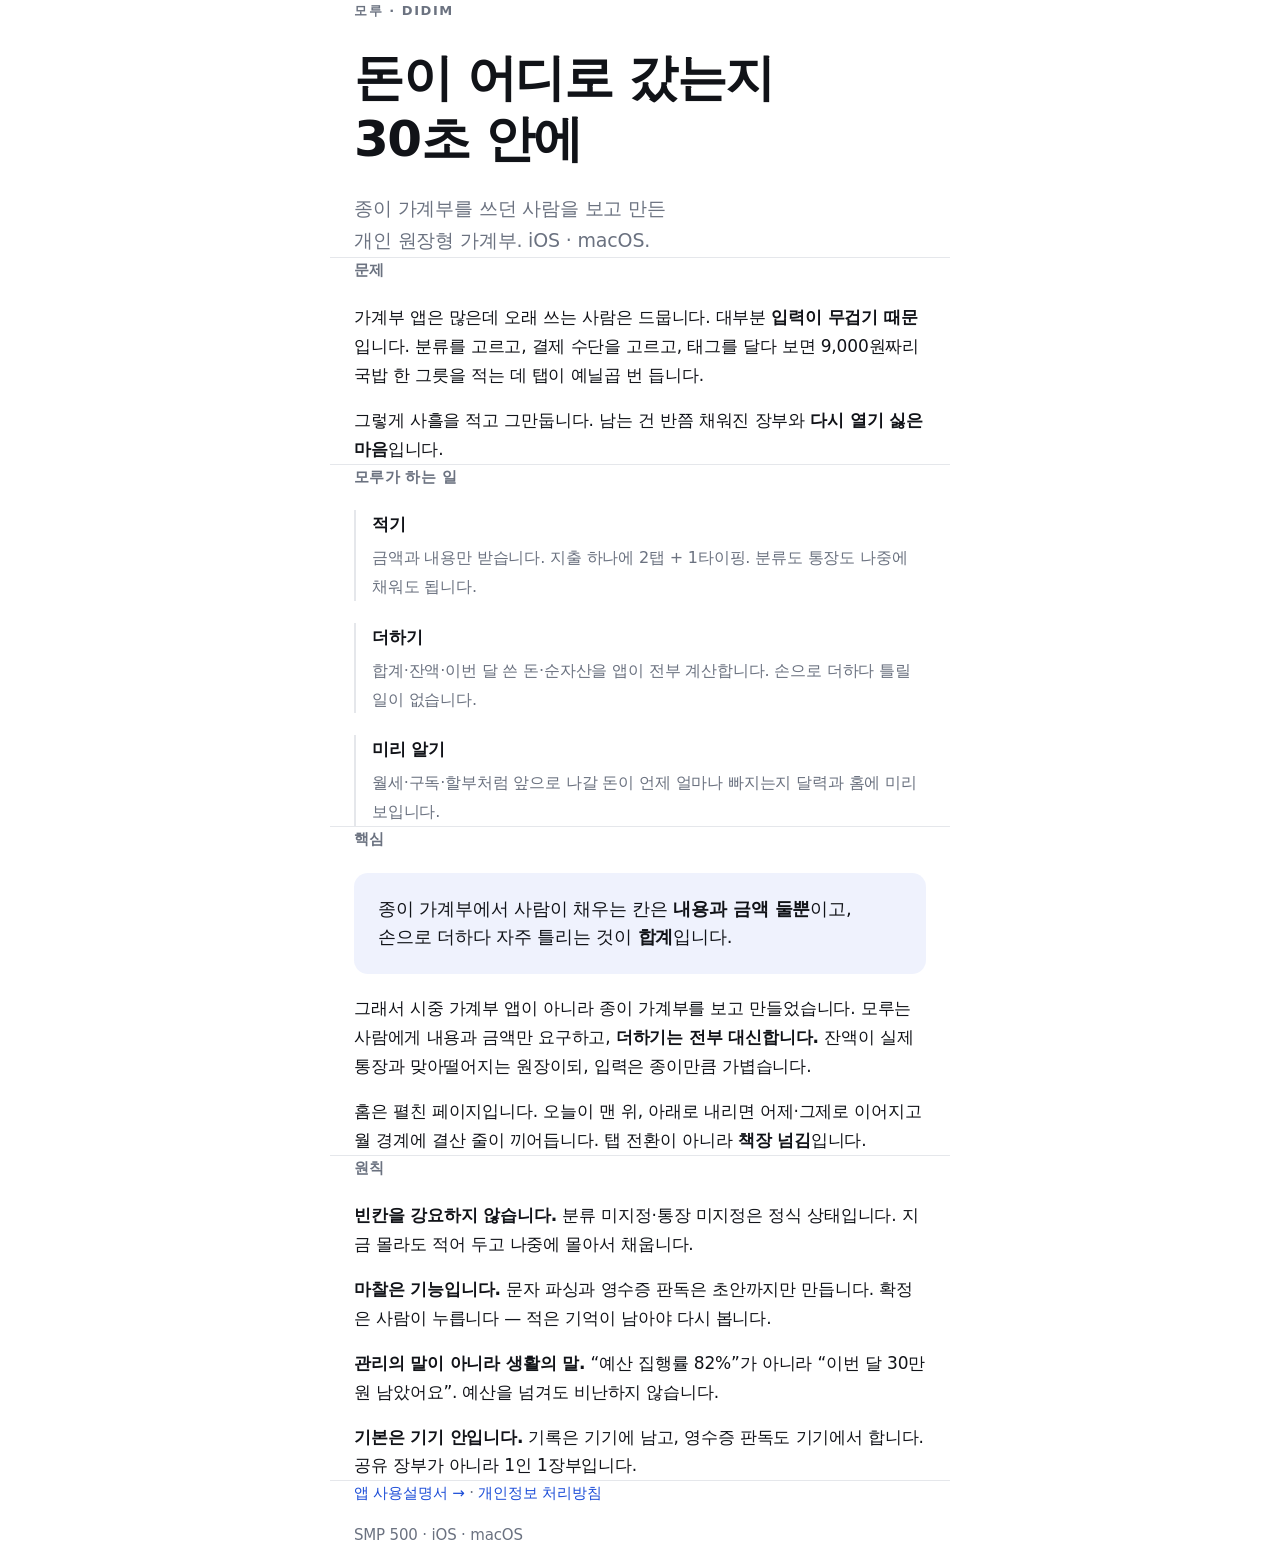
==== index.html @ b6622090 "Merge pull request #8 from SMP-500/tenedict/privacy-html feat: privacy.html — 개인정보 처리방침 페이지 (SMP-59)" ====
<!doctype html>
<html lang="ko">
<head>
<meta charset="utf-8">
<meta name="viewport" content="width=device-width, initial-scale=1">
<title>모루 — 돈이 어디로 갔는지 30초 안에</title>
<meta name="description" content="종이 가계부를 보고 만든 개인 원장형 가계부. 사람에게 내용과 금액만 요구하고 더하기는 앱이 대신합니다. iOS · macOS.">
<style>
  :root {
    --ink: #111318;
    --muted: #6b7280;
    --line: #e5e7eb;
    --bg: #ffffff;
    --accent: #1d4ed8;
  }
  @media (prefers-color-scheme: dark) {
    :root { --ink:#f3f4f6; --muted:#9ca3af; --line:#26292f; --bg:#0b0d10; --accent:#7aa2ff; }
  }
  * { box-sizing: border-box; }
  html { -webkit-text-size-adjust: 100%; }
  body {
    margin: 0; background: var(--bg); color: var(--ink);
    font: 400 17px/1.7 -apple-system, BlinkMacSystemFont, "Apple SD Gothic Neo", Pretendard, system-ui, sans-serif;
    letter-spacing: -0.01em;
  }
  .wrap { max-width: 620px; margin: 0 auto; padding: 0 24px; }

  header { padding: 120px 0 90px; }
  .mark { font-size: 13px; font-weight: 700; letter-spacing: .12em; color: var(--muted); margin: 0 0 26px; }
  h1 { font-size: clamp(34px, 7vw, 50px); line-height: 1.22; font-weight: 700; margin: 0 0 22px; letter-spacing: -0.03em; }
  .lead { font-size: 19px; color: var(--muted); margin: 0; }

  section { padding: 54px 0; border-top: 1px solid var(--line); }
  h2 { font-size: 15px; font-weight: 700; color: var(--muted); margin: 0 0 20px; letter-spacing: .02em; }
  p { margin: 0 0 16px; }
  p:last-child { margin-bottom: 0; }
  strong { font-weight: 650; }

  .three { display: grid; gap: 22px; }
  .three div { padding-left: 16px; border-left: 2px solid var(--line); }
  .three b { display: block; font-weight: 650; margin-bottom: 4px; }
  .three span { color: var(--muted); font-size: 16px; }

  .quote {
    margin: 0; padding: 22px 24px; border-radius: 14px;
    background: color-mix(in srgb, var(--accent) 7%, transparent);
    font-size: 18px; line-height: 1.6;
  }

  footer { padding: 50px 0 90px; border-top: 1px solid var(--line); color: var(--muted); font-size: 15px; }
  a { color: var(--accent); text-decoration: none; }
  a:hover { text-decoration: underline; }
</style>
</head>
<body>

<header class="wrap">
  <p class="mark">모루 · DIDIM</p>
  <h1>돈이 어디로 갔는지<br>30초 안에</h1>
  <p class="lead">종이 가계부를 쓰던 사람을 보고 만든<br>개인 원장형 가계부. iOS · macOS.</p>
</header>

<section class="wrap">
  <h2>문제</h2>
  <p>가계부 앱은 많은데 오래 쓰는 사람은 드뭅니다. 대부분 <strong>입력이 무겁기 때문</strong>입니다. 분류를 고르고, 결제 수단을 고르고, 태그를 달다 보면 9,000원짜리 국밥 한 그릇을 적는 데 탭이 예닐곱 번 듭니다.</p>
  <p>그렇게 사흘을 적고 그만둡니다. 남는 건 반쯤 채워진 장부와 <strong>다시 열기 싫은 마음</strong>입니다.</p>
</section>

<section class="wrap">
  <h2>모루가 하는 일</h2>
  <div class="three">
    <div><b>적기</b><span>금액과 내용만 받습니다. 지출 하나에 2탭 + 1타이핑. 분류도 통장도 나중에 채워도 됩니다.</span></div>
    <div><b>더하기</b><span>합계·잔액·이번 달 쓴 돈·순자산을 앱이 전부 계산합니다. 손으로 더하다 틀릴 일이 없습니다.</span></div>
    <div><b>미리 알기</b><span>월세·구독·할부처럼 앞으로 나갈 돈이 언제 얼마나 빠지는지 달력과 홈에 미리 보입니다.</span></div>
  </div>
</section>

<section class="wrap">
  <h2>핵심</h2>
  <p class="quote">종이 가계부에서 사람이 채우는 칸은 <strong>내용과 금액 둘뿐</strong>이고,<br>손으로 더하다 자주 틀리는 것이 <strong>합계</strong>입니다.</p>
  <p style="margin-top:20px">그래서 시중 가계부 앱이 아니라 종이 가계부를 보고 만들었습니다. 모루는 사람에게 내용과 금액만 요구하고, <strong>더하기는 전부 대신합니다.</strong> 잔액이 실제 통장과 맞아떨어지는 원장이되, 입력은 종이만큼 가볍습니다.</p>
  <p>홈은 펼친 페이지입니다. 오늘이 맨 위, 아래로 내리면 어제·그제로 이어지고 월 경계에 결산 줄이 끼어듭니다. 탭 전환이 아니라 <strong>책장 넘김</strong>입니다.</p>
</section>

<section class="wrap">
  <h2>원칙</h2>
  <p><strong>빈칸을 강요하지 않습니다.</strong> 분류 미지정·통장 미지정은 정식 상태입니다. 지금 몰라도 적어 두고 나중에 몰아서 채웁니다.</p>
  <p><strong>마찰은 기능입니다.</strong> 문자 파싱과 영수증 판독은 초안까지만 만듭니다. 확정은 사람이 누릅니다 — 적은 기억이 남아야 다시 봅니다.</p>
  <p><strong>관리의 말이 아니라 생활의 말.</strong> “예산 집행률 82%”가 아니라 “이번 달 30만 원 남았어요”. 예산을 넘겨도 비난하지 않습니다.</p>
  <p><strong>기본은 기기 안입니다.</strong> 기록은 기기에 남고, 영수증 판독도 기기에서 합니다. 공유 장부가 아니라 1인 1장부입니다.</p>
</section>

<footer class="wrap">
  <p><a href="manual.html">앱 사용설명서 →</a> · <a href="privacy.html">개인정보 처리방침</a></p>
  <p style="margin-top:14px">SMP 500 · iOS · macOS</p>
</footer>

</body>
</html>
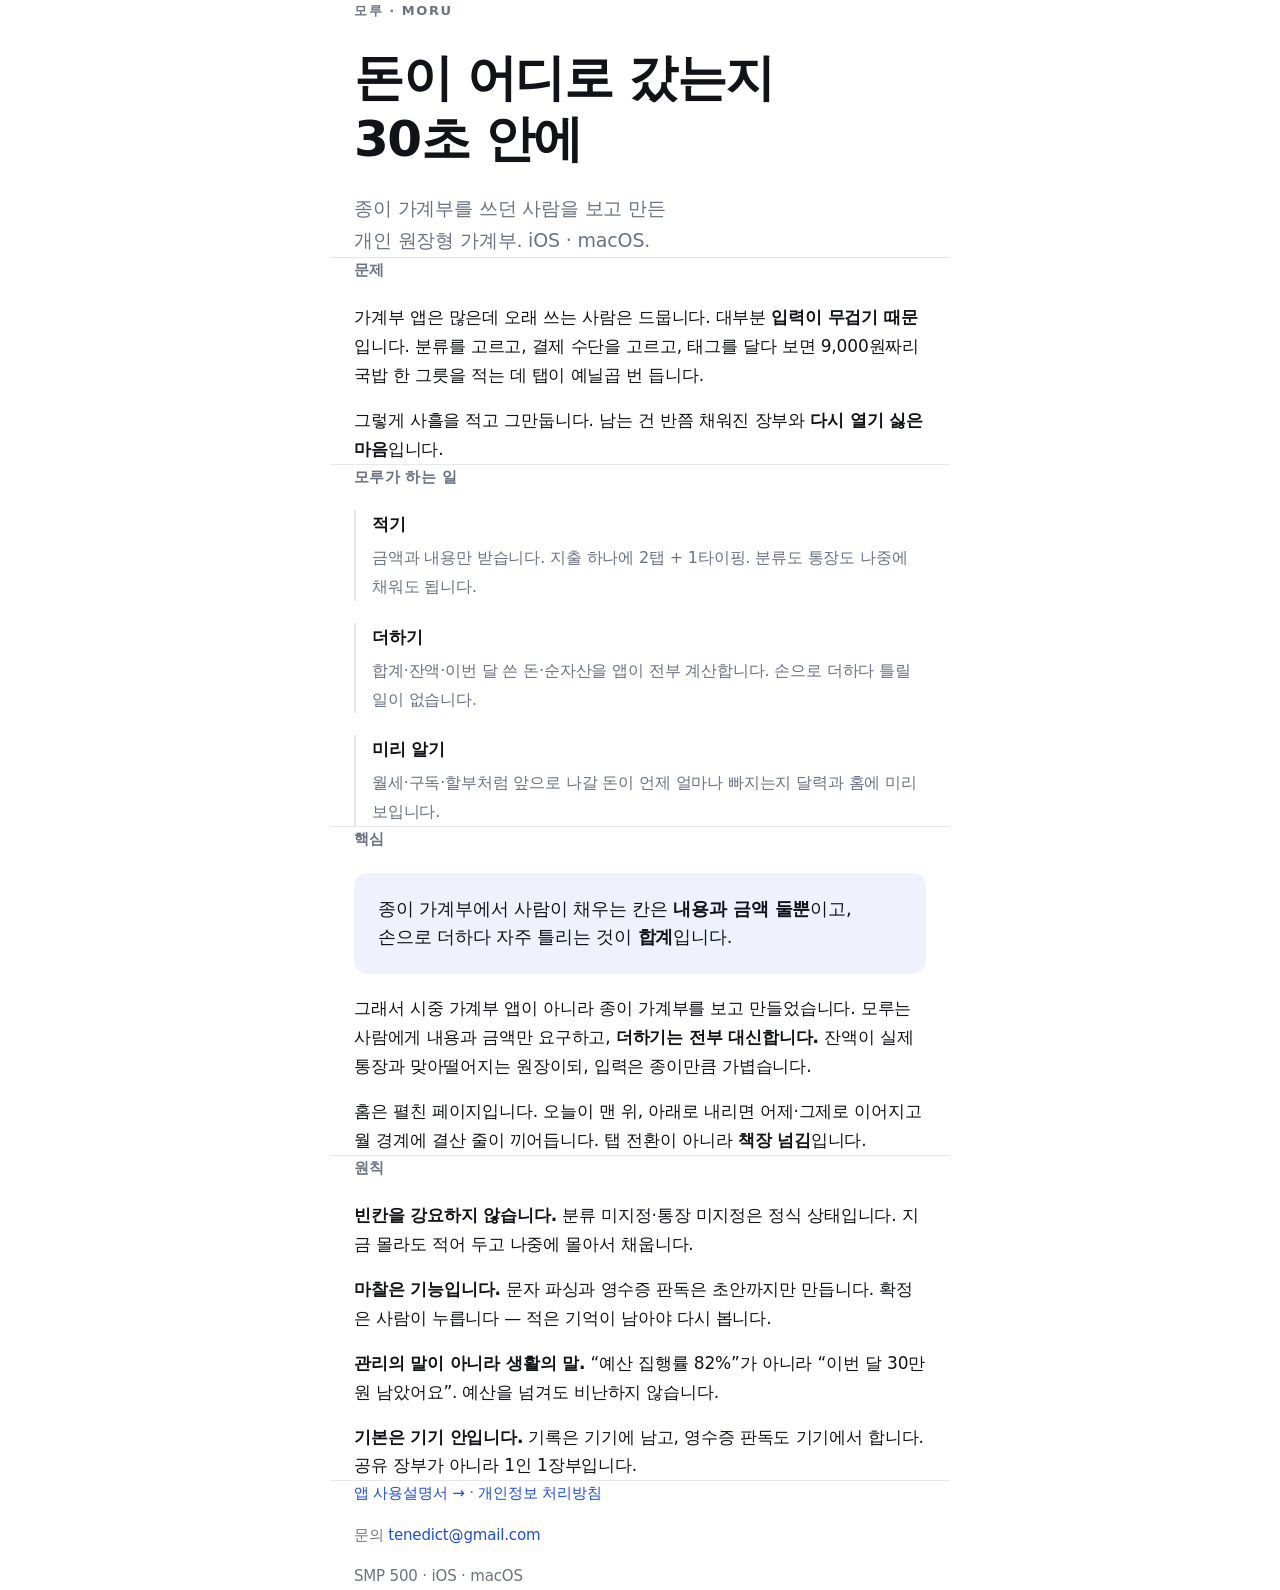
==== commit d38416c9: "Merge origin/main — 처리방침 페이지를 지원 사이트 안으로 들인다 그 사이 main 에 privacy.html(#8)이 들어왔다. 이 가지는 keynote.html " ====
--- a/index.html
+++ b/index.html
@@ -55,7 +55,7 @@
 <body>
 
 <header class="wrap">
-  <p class="mark">모루 · DIDIM</p>
+  <p class="mark">모루 · MORU</p>
   <h1>돈이 어디로 갔는지<br>30초 안에</h1>
   <p class="lead">종이 가계부를 쓰던 사람을 보고 만든<br>개인 원장형 가계부. iOS · macOS.</p>
 </header>
@@ -92,6 +92,7 @@
 
 <footer class="wrap">
   <p><a href="manual.html">앱 사용설명서 →</a> · <a href="privacy.html">개인정보 처리방침</a></p>
+  <p style="margin-top:14px">문의 <a href="mailto:tenedict@gmail.com">tenedict@gmail.com</a></p>
   <p style="margin-top:14px">SMP 500 · iOS · macOS</p>
 </footer>
 
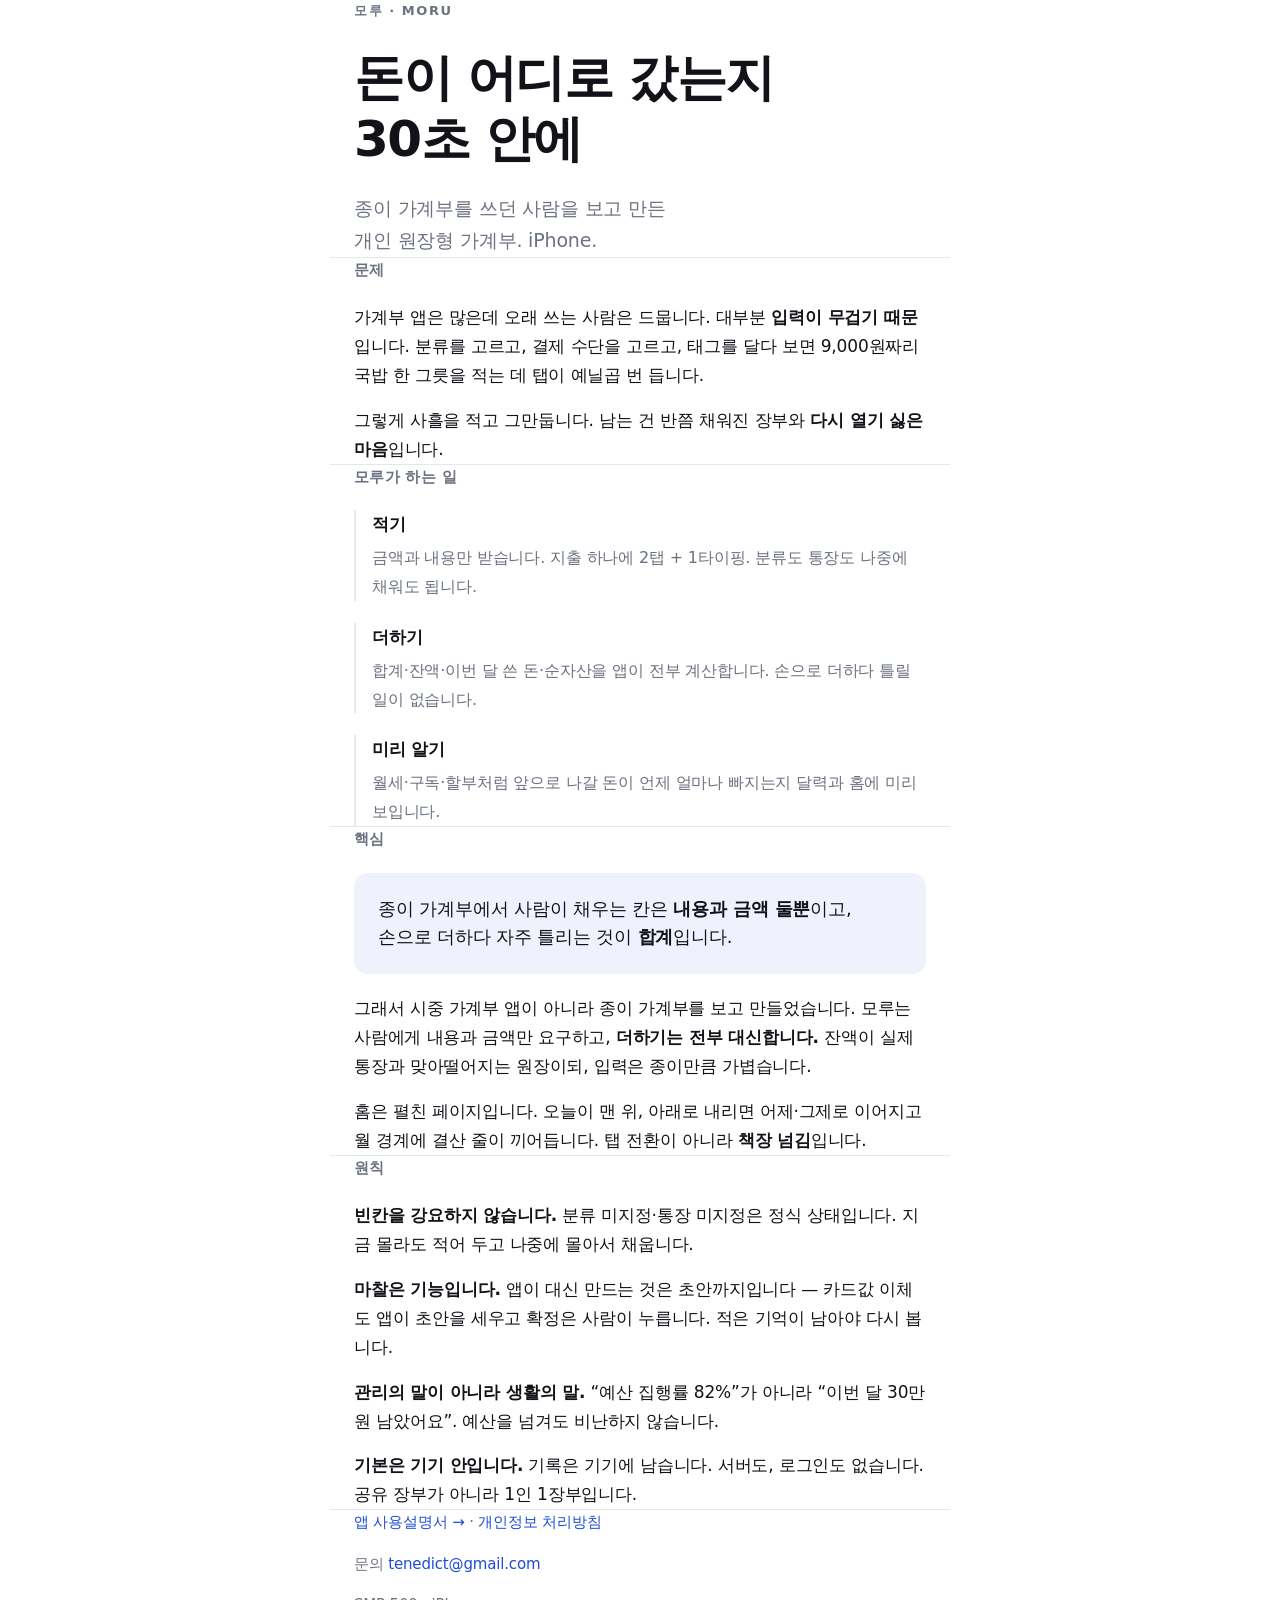
==== commit 480335e9: "fix(site): v1 범위로 문구를 맞춘다 — iPhone 만, 서버·문자·영수증은 아직, 비공개 저장소 링크 제거 (SMP-99)" ====
--- a/index.html
+++ b/index.html
@@ -4,7 +4,7 @@
 <meta charset="utf-8">
 <meta name="viewport" content="width=device-width, initial-scale=1">
 <title>모루 — 돈이 어디로 갔는지 30초 안에</title>
-<meta name="description" content="종이 가계부를 보고 만든 개인 원장형 가계부. 사람에게 내용과 금액만 요구하고 더하기는 앱이 대신합니다. iOS · macOS.">
+<meta name="description" content="종이 가계부를 보고 만든 개인 원장형 가계부. 사람에게 내용과 금액만 요구하고 더하기는 앱이 대신합니다. iPhone.">
 <style>
   :root {
     --ink: #111318;
@@ -57,7 +57,7 @@
 <header class="wrap">
   <p class="mark">모루 · MORU</p>
   <h1>돈이 어디로 갔는지<br>30초 안에</h1>
-  <p class="lead">종이 가계부를 쓰던 사람을 보고 만든<br>개인 원장형 가계부. iOS · macOS.</p>
+  <p class="lead">종이 가계부를 쓰던 사람을 보고 만든<br>개인 원장형 가계부. iPhone.</p>
 </header>
 
 <section class="wrap">
@@ -85,15 +85,15 @@
 <section class="wrap">
   <h2>원칙</h2>
   <p><strong>빈칸을 강요하지 않습니다.</strong> 분류 미지정·통장 미지정은 정식 상태입니다. 지금 몰라도 적어 두고 나중에 몰아서 채웁니다.</p>
-  <p><strong>마찰은 기능입니다.</strong> 문자 파싱과 영수증 판독은 초안까지만 만듭니다. 확정은 사람이 누릅니다 — 적은 기억이 남아야 다시 봅니다.</p>
+  <p><strong>마찰은 기능입니다.</strong> 앱이 대신 만드는 것은 초안까지입니다 — 카드값 이체도 앱이 초안을 세우고 확정은 사람이 누릅니다. 적은 기억이 남아야 다시 봅니다.</p>
   <p><strong>관리의 말이 아니라 생활의 말.</strong> “예산 집행률 82%”가 아니라 “이번 달 30만 원 남았어요”. 예산을 넘겨도 비난하지 않습니다.</p>
-  <p><strong>기본은 기기 안입니다.</strong> 기록은 기기에 남고, 영수증 판독도 기기에서 합니다. 공유 장부가 아니라 1인 1장부입니다.</p>
+  <p><strong>기본은 기기 안입니다.</strong> 기록은 기기에 남습니다. 서버도, 로그인도 없습니다. 공유 장부가 아니라 1인 1장부입니다.</p>
 </section>
 
 <footer class="wrap">
   <p><a href="manual.html">앱 사용설명서 →</a> · <a href="privacy.html">개인정보 처리방침</a></p>
   <p style="margin-top:14px">문의 <a href="mailto:tenedict@gmail.com">tenedict@gmail.com</a></p>
-  <p style="margin-top:14px">SMP 500 · iOS · macOS</p>
+  <p style="margin-top:14px">SMP 500 · iPhone</p>
 </footer>
 
 </body>
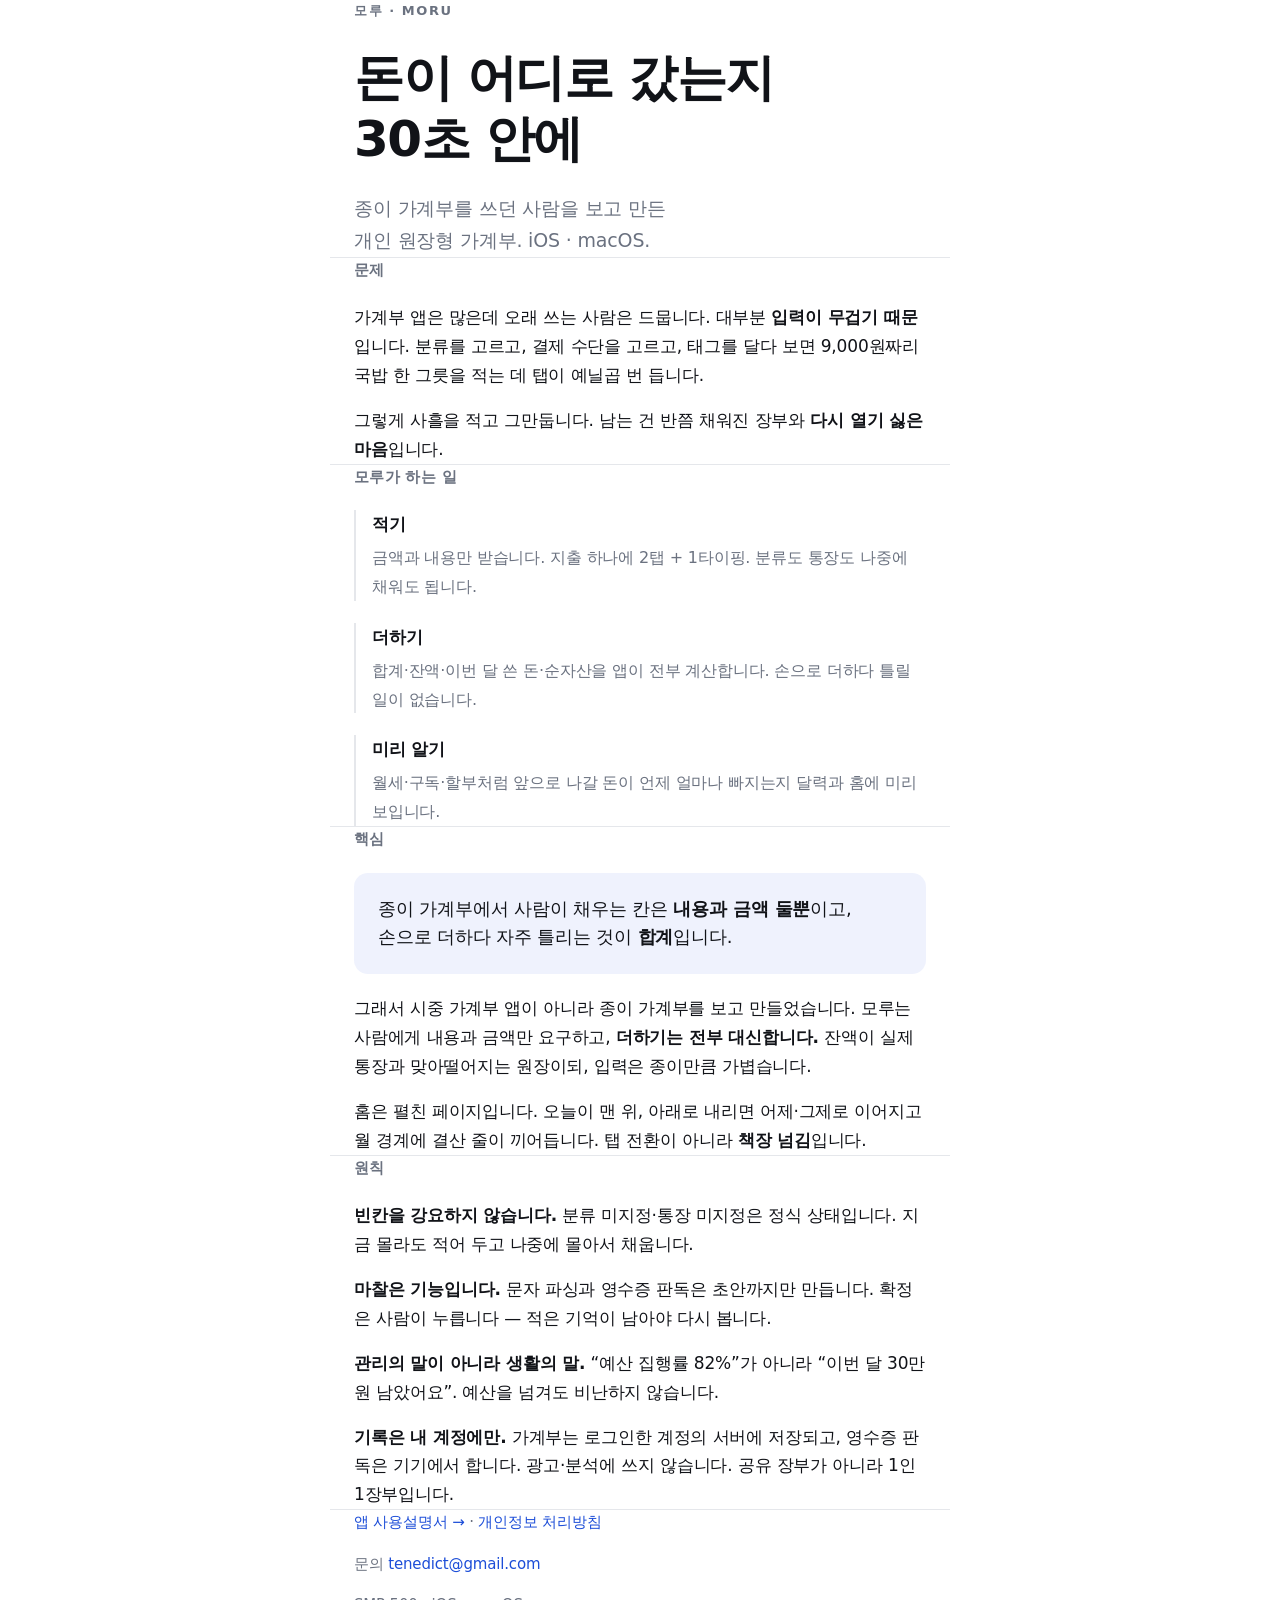
==== commit d768be10: "docs(privacy): 처리방침과 안내를 서버 저장판에 맞춘다 출시할 iOS 1.0 은 Apple·Google 로그인 뒤 가계부를 서버(AWS 서울)에 저장한다. 8월 처리방침" ====
--- a/index.html
+++ b/index.html
@@ -4,7 +4,7 @@
 <meta charset="utf-8">
 <meta name="viewport" content="width=device-width, initial-scale=1">
 <title>모루 — 돈이 어디로 갔는지 30초 안에</title>
-<meta name="description" content="종이 가계부를 보고 만든 개인 원장형 가계부. 사람에게 내용과 금액만 요구하고 더하기는 앱이 대신합니다. iPhone.">
+<meta name="description" content="종이 가계부를 보고 만든 개인 원장형 가계부. 사람에게 내용과 금액만 요구하고 더하기는 앱이 대신합니다. iOS · macOS.">
 <style>
   :root {
     --ink: #111318;
@@ -57,7 +57,7 @@
 <header class="wrap">
   <p class="mark">모루 · MORU</p>
   <h1>돈이 어디로 갔는지<br>30초 안에</h1>
-  <p class="lead">종이 가계부를 쓰던 사람을 보고 만든<br>개인 원장형 가계부. iPhone.</p>
+  <p class="lead">종이 가계부를 쓰던 사람을 보고 만든<br>개인 원장형 가계부. iOS · macOS.</p>
 </header>
 
 <section class="wrap">
@@ -85,15 +85,15 @@
 <section class="wrap">
   <h2>원칙</h2>
   <p><strong>빈칸을 강요하지 않습니다.</strong> 분류 미지정·통장 미지정은 정식 상태입니다. 지금 몰라도 적어 두고 나중에 몰아서 채웁니다.</p>
-  <p><strong>마찰은 기능입니다.</strong> 앱이 대신 만드는 것은 초안까지입니다 — 카드값 이체도 앱이 초안을 세우고 확정은 사람이 누릅니다. 적은 기억이 남아야 다시 봅니다.</p>
+  <p><strong>마찰은 기능입니다.</strong> 문자 파싱과 영수증 판독은 초안까지만 만듭니다. 확정은 사람이 누릅니다 — 적은 기억이 남아야 다시 봅니다.</p>
   <p><strong>관리의 말이 아니라 생활의 말.</strong> “예산 집행률 82%”가 아니라 “이번 달 30만 원 남았어요”. 예산을 넘겨도 비난하지 않습니다.</p>
-  <p><strong>기본은 기기 안입니다.</strong> 기록은 기기에 남습니다. 서버도, 로그인도 없습니다. 공유 장부가 아니라 1인 1장부입니다.</p>
+  <p><strong>기록은 내 계정에만.</strong> 가계부는 로그인한 계정의 서버에 저장되고, 영수증 판독은 기기에서 합니다. 광고·분석에 쓰지 않습니다. 공유 장부가 아니라 1인 1장부입니다.</p>
 </section>
 
 <footer class="wrap">
   <p><a href="manual.html">앱 사용설명서 →</a> · <a href="privacy.html">개인정보 처리방침</a></p>
   <p style="margin-top:14px">문의 <a href="mailto:tenedict@gmail.com">tenedict@gmail.com</a></p>
-  <p style="margin-top:14px">SMP 500 · iPhone</p>
+  <p style="margin-top:14px">SMP 500 · iOS · macOS</p>
 </footer>
 
 </body>
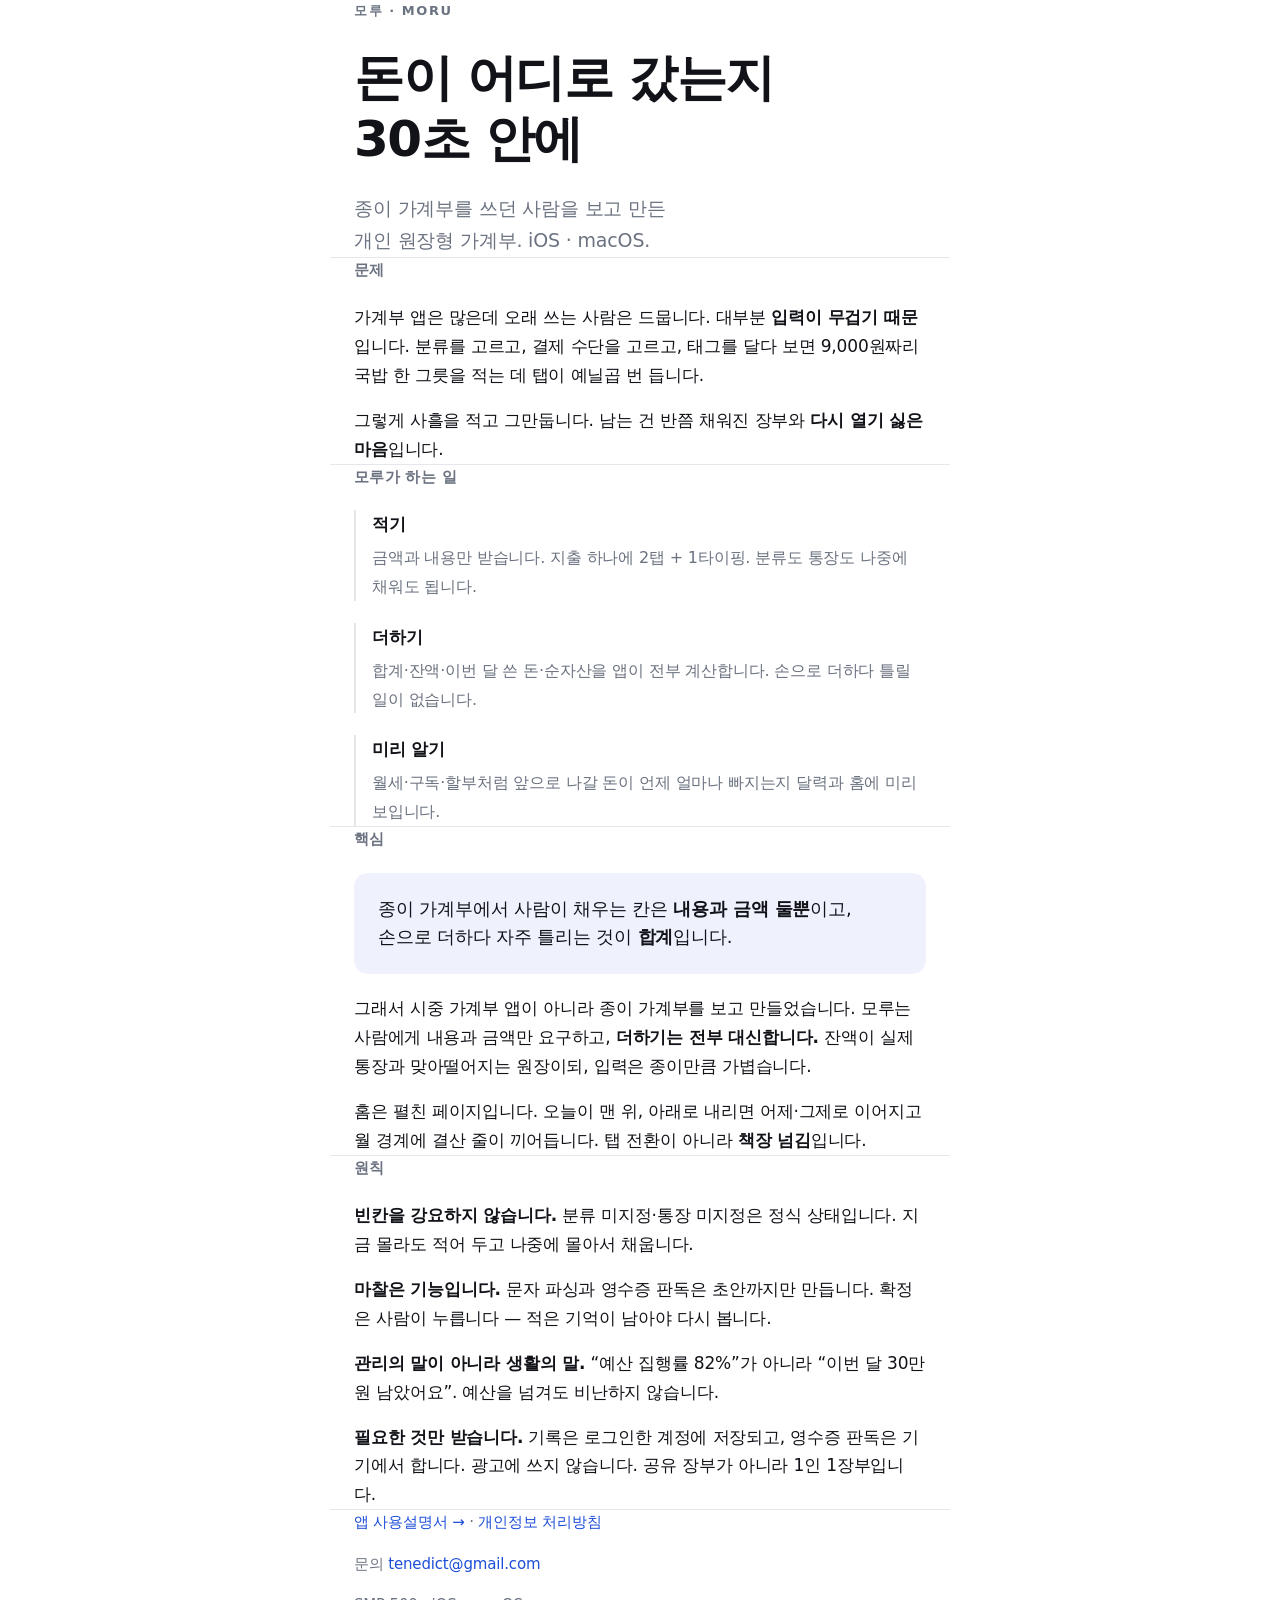
==== commit 00a36b16: "fix(privacy): 처리방침을 로그인·서버 저장에 맞게 다시 쓴다 앱은 Apple·Google 로그인이 필수이고 장부를 서버에 저장하는데, 처리방침은 「서버에 접속하지 않습니" ====
--- a/index.html
+++ b/index.html
@@ -87,7 +87,7 @@
   <p><strong>빈칸을 강요하지 않습니다.</strong> 분류 미지정·통장 미지정은 정식 상태입니다. 지금 몰라도 적어 두고 나중에 몰아서 채웁니다.</p>
   <p><strong>마찰은 기능입니다.</strong> 문자 파싱과 영수증 판독은 초안까지만 만듭니다. 확정은 사람이 누릅니다 — 적은 기억이 남아야 다시 봅니다.</p>
   <p><strong>관리의 말이 아니라 생활의 말.</strong> “예산 집행률 82%”가 아니라 “이번 달 30만 원 남았어요”. 예산을 넘겨도 비난하지 않습니다.</p>
-  <p><strong>기록은 내 계정에만.</strong> 가계부는 로그인한 계정의 서버에 저장되고, 영수증 판독은 기기에서 합니다. 광고·분석에 쓰지 않습니다. 공유 장부가 아니라 1인 1장부입니다.</p>
+  <p><strong>필요한 것만 받습니다.</strong> 기록은 로그인한 계정에 저장되고, 영수증 판독은 기기에서 합니다. 광고에 쓰지 않습니다. 공유 장부가 아니라 1인 1장부입니다.</p>
 </section>
 
 <footer class="wrap">
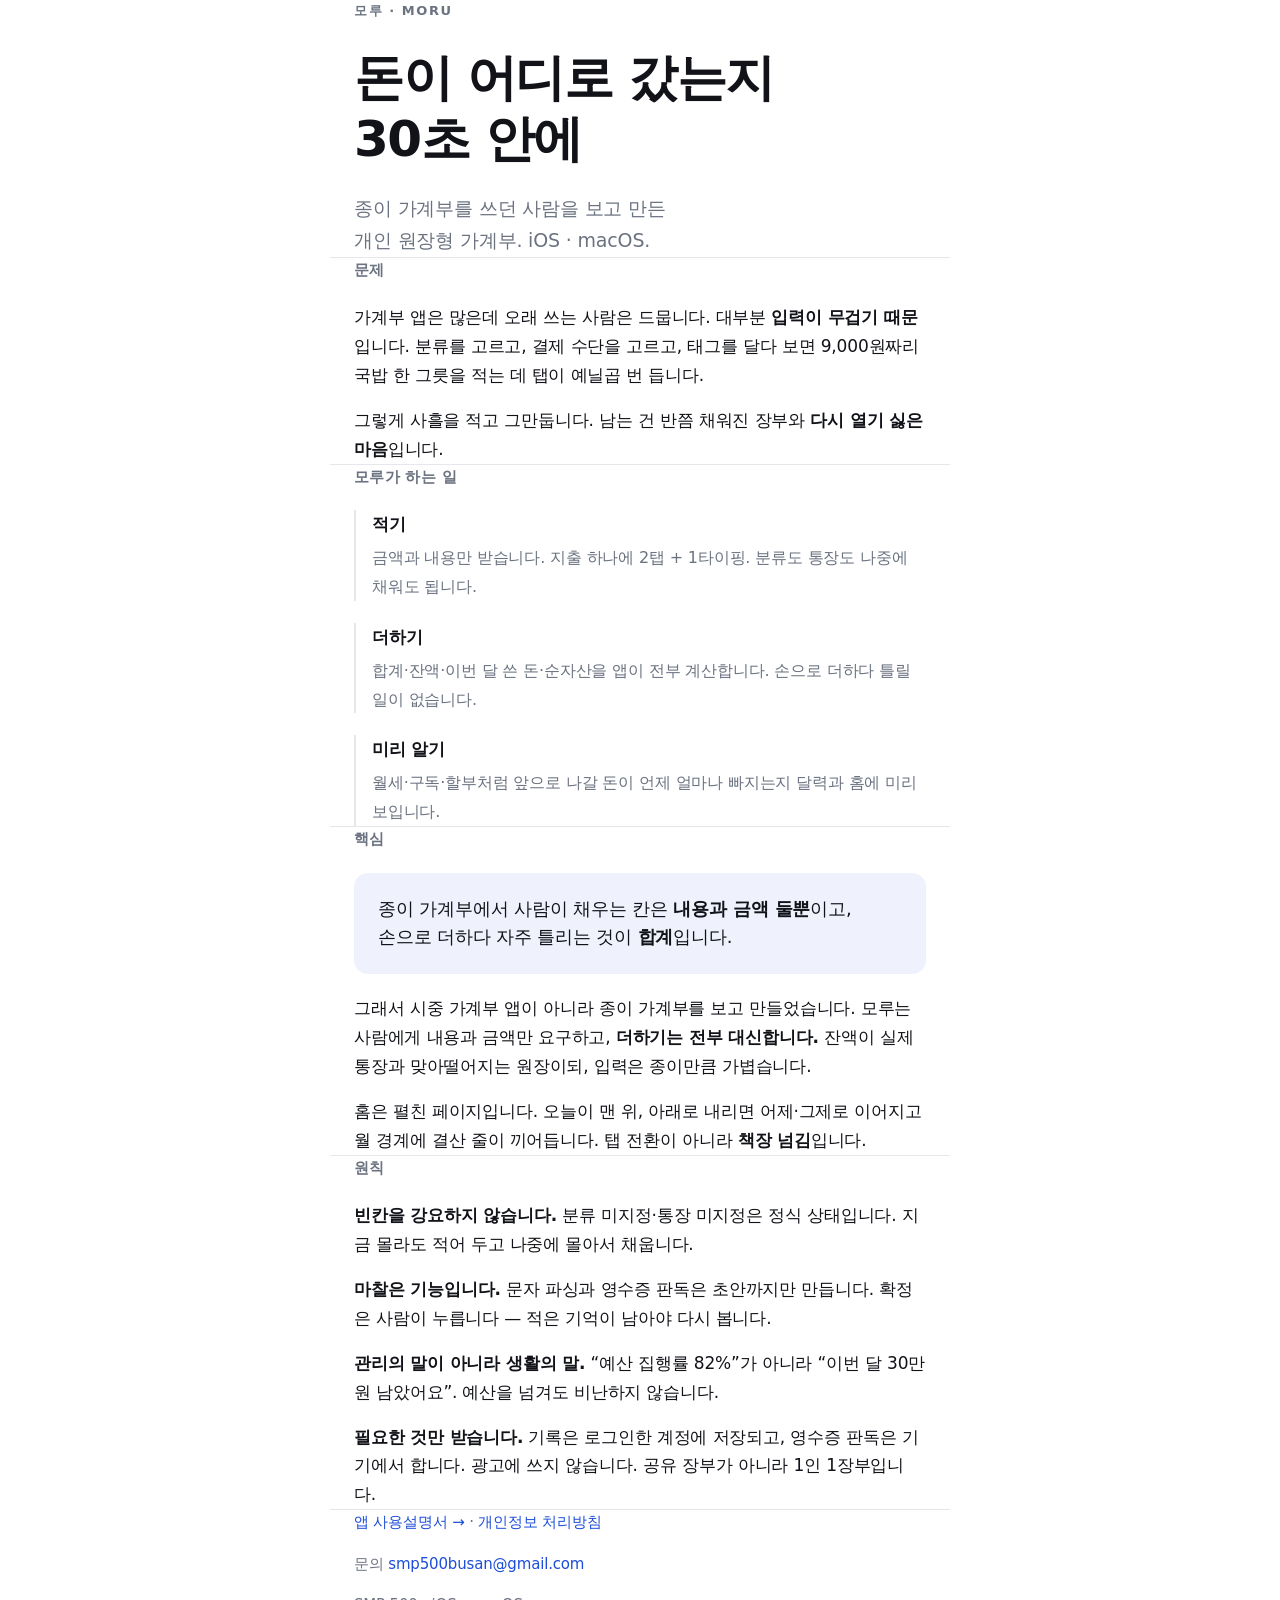
==== commit ab734304: "fix(contact): 문의 이메일을 smp500busan@gmail.com 으로 바꾼다 Play 스토어 연락처와 같은 주소로 맞춘다. 처리방침 변경 이력에 적는다.  Co-Au" ====
--- a/index.html
+++ b/index.html
@@ -92,7 +92,7 @@
 
 <footer class="wrap">
   <p><a href="manual.html">앱 사용설명서 →</a> · <a href="privacy.html">개인정보 처리방침</a></p>
-  <p style="margin-top:14px">문의 <a href="mailto:tenedict@gmail.com">tenedict@gmail.com</a></p>
+  <p style="margin-top:14px">문의 <a href="mailto:smp500busan@gmail.com">smp500busan@gmail.com</a></p>
   <p style="margin-top:14px">SMP 500 · iOS · macOS</p>
 </footer>
 
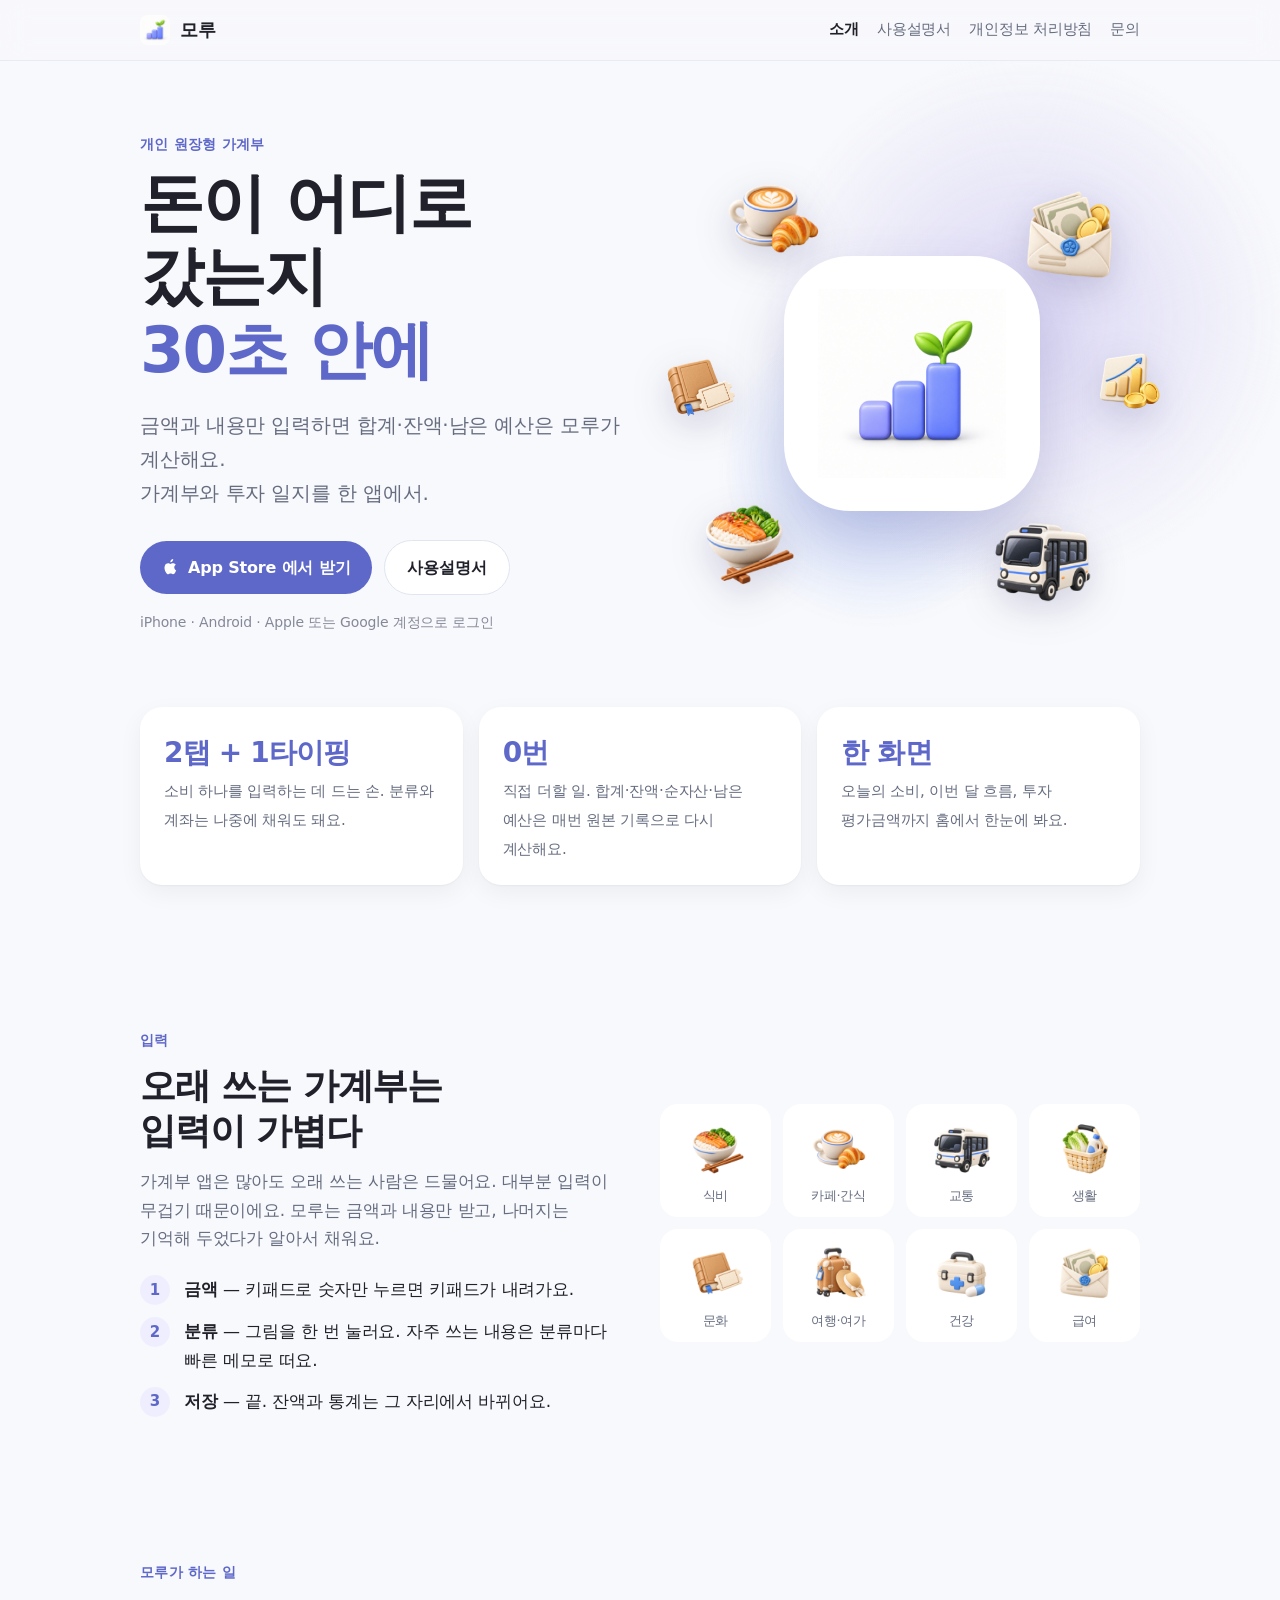
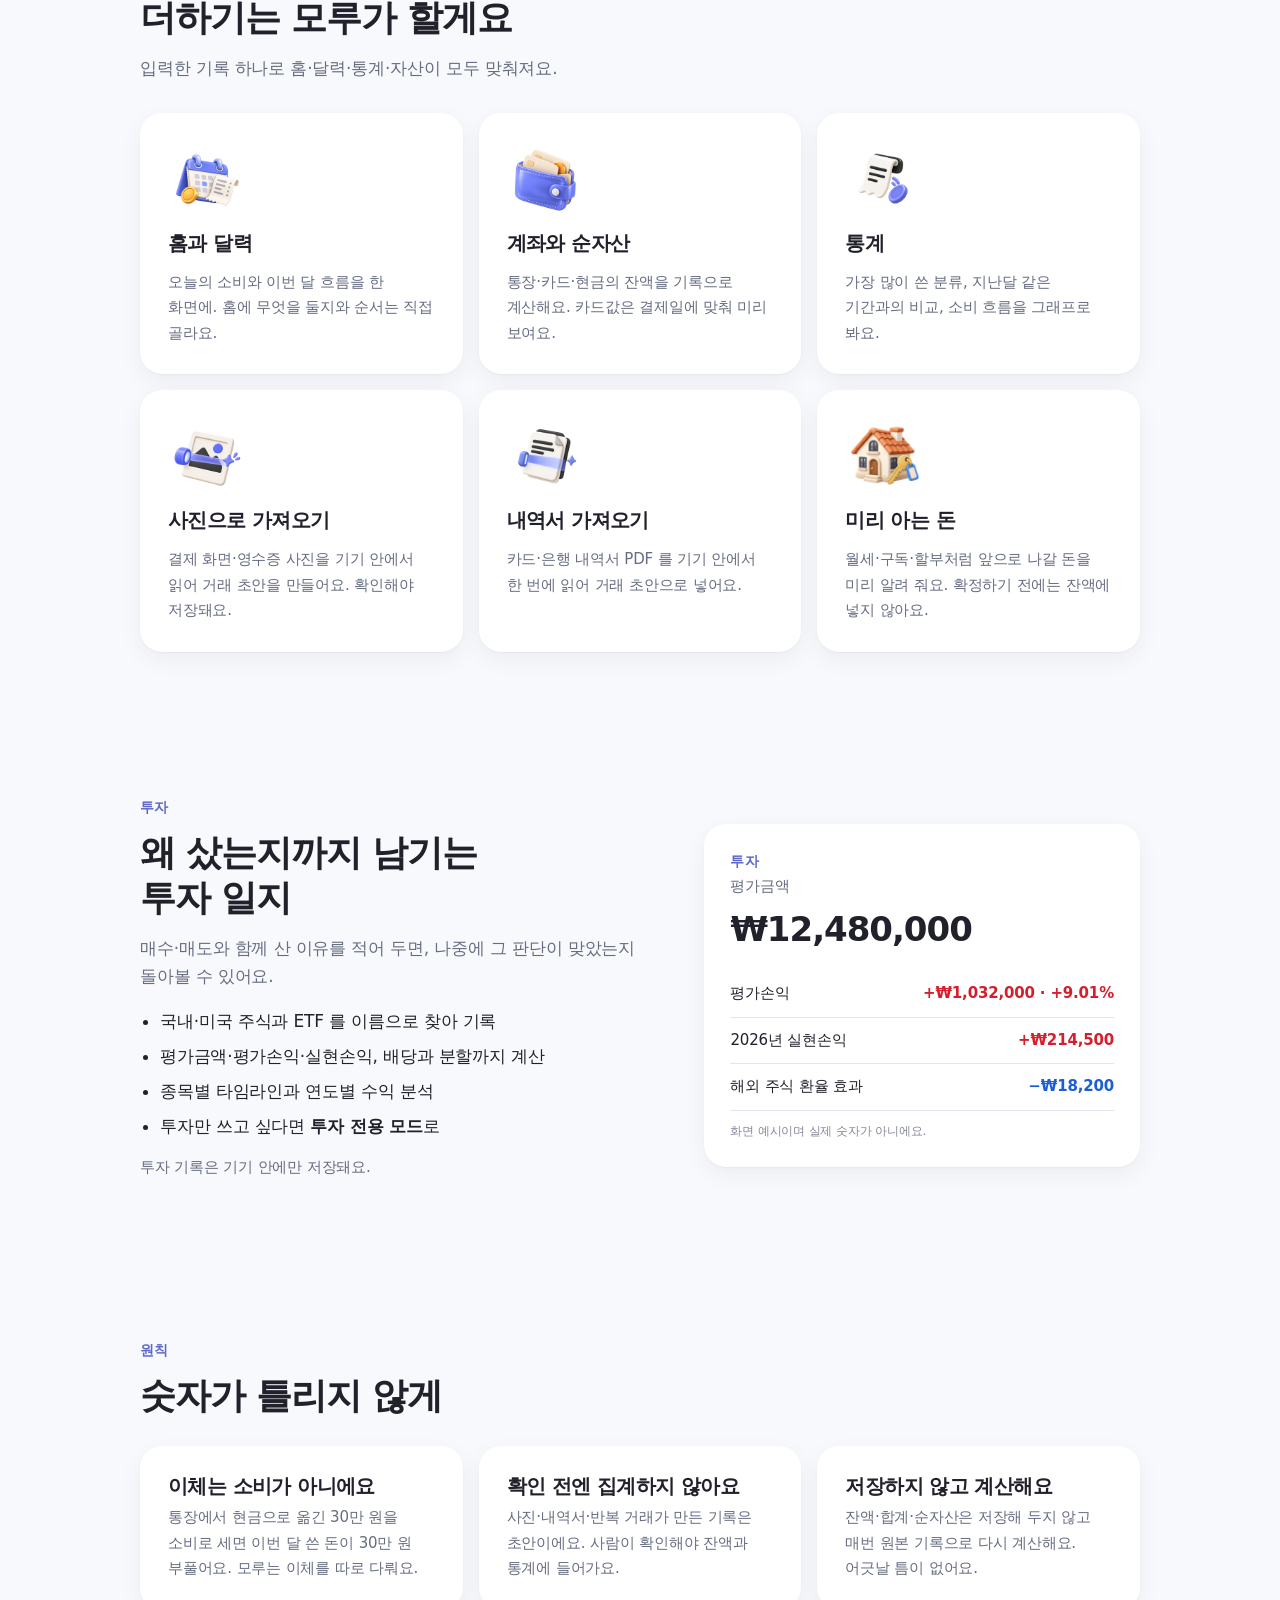
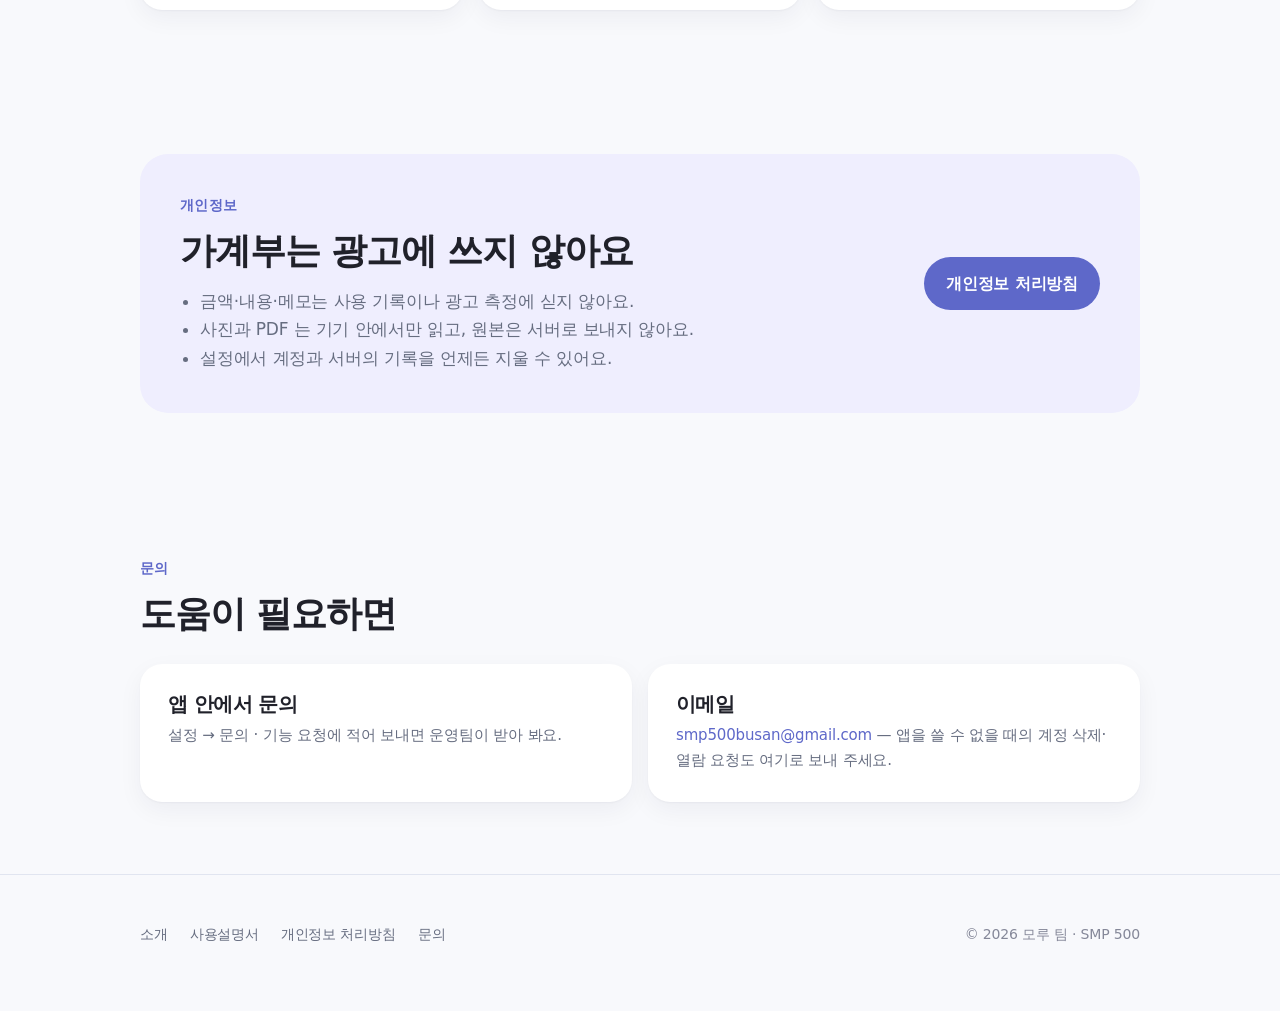
==== commit d0bcfefc: "feat(site): 모루 디자인으로 소개 · 지원 · 개인정보 처리방침을 다시 만든다 - assets/site.css: 앱 Theme.swift 의 밝은 · 어두운 색을 그대로 " ====
--- a/index.html
+++ b/index.html
@@ -3,97 +3,265 @@
 <head>
 <meta charset="utf-8">
 <meta name="viewport" content="width=device-width, initial-scale=1">
+<meta name="color-scheme" content="light dark">
 <title>모루 — 돈이 어디로 갔는지 30초 안에</title>
-<meta name="description" content="종이 가계부를 보고 만든 개인 원장형 가계부. 사람에게 내용과 금액만 요구하고 더하기는 앱이 대신합니다. iOS · macOS.">
+<meta name="description" content="금액과 내용만 입력하면 합계·잔액·남은 예산은 모루가 계산해요. 가계부와 투자 일지를 한 앱에서.">
+<meta property="og:title" content="모루 — 돈이 어디로 갔는지 30초 안에">
+<meta property="og:description" content="금액과 내용만 입력하면 합계·잔액·남은 예산은 모루가 계산해요.">
+<meta property="og:image" content="https://smp-500.github.io/landing/assets/img/icon.png">
+<link rel="icon" href="assets/img/icon.png">
+<link rel="apple-touch-icon" href="assets/img/icon.png">
+<link rel="stylesheet" href="assets/site.css">
 <style>
-  :root {
-    --ink: #111318;
-    --muted: #6b7280;
-    --line: #e5e7eb;
-    --bg: #ffffff;
-    --accent: #1d4ed8;
+  .hero { position: relative; padding: 72px 0 40px; overflow: hidden; }
+  .hero::before {
+    content: ""; position: absolute; inset: -20% -10% auto auto; width: 70vw; height: 70vw; max-width: 760px; max-height: 760px;
+    background: radial-gradient(closest-side, var(--glow-purple), transparent 70%), radial-gradient(closest-side at 30% 70%, var(--glow-blue), transparent 70%);
+    z-index: -1; opacity: .9;
   }
-  @media (prefers-color-scheme: dark) {
-    :root { --ink:#f3f4f6; --muted:#9ca3af; --line:#26292f; --bg:#0b0d10; --accent:#7aa2ff; }
+  .hero .wrap { display: grid; grid-template-columns: 1.05fr .95fr; gap: 40px; align-items: center; }
+  .hero h1 { font-size: clamp(38px, 6.6vw, 64px); margin: 0 0 20px; line-height: 1.15; }
+  .hero h1 em { font-style: normal; color: var(--accent); }
+  .hero .lead { font-size: clamp(17px, 2.2vw, 20px); color: var(--muted); margin: 0 0 30px; }
+  .hero .cta { display: flex; flex-wrap: wrap; gap: 12px; align-items: center; }
+  .hero .platform { font-size: 14px; color: var(--faint); margin: 16px 0 0; }
+  .stage { position: relative; aspect-ratio: 1; max-width: 460px; justify-self: center; width: 100%; }
+  .stage .icon {
+    position: absolute; inset: 22%; border-radius: 26%;
+    background: var(--surface); box-shadow: 0 30px 60px rgb(60 60 140 / 22%);
+    display: grid; place-items: center;
   }
-  * { box-sizing: border-box; }
-  html { -webkit-text-size-adjust: 100%; }
-  body {
-    margin: 0; background: var(--bg); color: var(--ink);
-    font: 400 17px/1.7 -apple-system, BlinkMacSystemFont, "Apple SD Gothic Neo", Pretendard, system-ui, sans-serif;
-    letter-spacing: -0.01em;
+  .stage .icon img { width: 74%; }
+  .stage .float { position: absolute; width: 23%; filter: drop-shadow(0 12px 18px rgb(40 40 100 / 18%)); animation: bob 6s ease-in-out infinite; }
+  .stage .f1 { top: 2%; left: 8%; }
+  .stage .f2 { top: 6%; right: 4%; animation-delay: -1.5s; }
+  .stage .f3 { bottom: 4%; left: 2%; animation-delay: -3s; }
+  .stage .f4 { bottom: 0; right: 10%; animation-delay: -4.5s; }
+  .stage .f5 { top: 42%; left: -6%; width: 18%; animation-delay: -2s; }
+  .stage .f6 { top: 40%; right: -6%; width: 18%; animation-delay: -5s; }
+  @keyframes bob { 50% { transform: translateY(-10px); } }
+  @media (prefers-reduced-motion: reduce) { .stage .float { animation: none; } }
+  @media (max-width: 820px) {
+    .hero { padding-top: 40px; }
+    .hero .wrap { grid-template-columns: 1fr; }
+    .stage { max-width: 340px; order: -1; }
   }
-  .wrap { max-width: 620px; margin: 0 auto; padding: 0 24px; }
-
-  header { padding: 120px 0 90px; }
-  .mark { font-size: 13px; font-weight: 700; letter-spacing: .12em; color: var(--muted); margin: 0 0 26px; }
-  h1 { font-size: clamp(34px, 7vw, 50px); line-height: 1.22; font-weight: 700; margin: 0 0 22px; letter-spacing: -0.03em; }
-  .lead { font-size: 19px; color: var(--muted); margin: 0; }
-
-  section { padding: 54px 0; border-top: 1px solid var(--line); }
-  h2 { font-size: 15px; font-weight: 700; color: var(--muted); margin: 0 0 20px; letter-spacing: .02em; }
-  p { margin: 0 0 16px; }
-  p:last-child { margin-bottom: 0; }
-  strong { font-weight: 650; }
-
-  .three { display: grid; gap: 22px; }
-  .three div { padding-left: 16px; border-left: 2px solid var(--line); }
-  .three b { display: block; font-weight: 650; margin-bottom: 4px; }
-  .three span { color: var(--muted); font-size: 16px; }
-
-  .quote {
-    margin: 0; padding: 22px 24px; border-radius: 14px;
-    background: color-mix(in srgb, var(--accent) 7%, transparent);
-    font-size: 18px; line-height: 1.6;
-  }
-
-  footer { padding: 50px 0 90px; border-top: 1px solid var(--line); color: var(--muted); font-size: 15px; }
-  a { color: var(--accent); text-decoration: none; }
-  a:hover { text-decoration: underline; }
+
+  .facts { display: grid; grid-template-columns: repeat(3, 1fr); gap: 16px; margin-top: 8px; }
+  .facts .card { padding: 22px 24px; }
+  .facts b { display: block; font-size: 28px; letter-spacing: -0.03em; color: var(--accent); }
+  .facts span { color: var(--muted); font-size: 15px; }
+  @media (max-width: 720px) { .facts { grid-template-columns: 1fr; } }
+
+  .split { display: grid; grid-template-columns: 1fr 1fr; gap: 40px; align-items: center; }
+  @media (max-width: 820px) { .split { grid-template-columns: 1fr; } }
+  .cats { display: grid; grid-template-columns: repeat(4, 1fr); gap: 12px; }
+  .cats figure { margin: 0; padding: 14px 8px 10px; text-align: center; background: var(--surface); border-radius: 18px; }
+  .cats img { width: 64%; margin: 0 auto 6px; }
+  .cats figcaption { font-size: 13px; color: var(--muted); }
+  .steps { list-style: none; padding: 0; margin: 22px 0 0; display: grid; gap: 12px; }
+  .steps li { display: flex; gap: 14px; align-items: flex-start; }
+  .steps .n { flex: none; width: 30px; height: 30px; border-radius: 50%; background: var(--tint); color: var(--accent); font-weight: 700; display: grid; place-items: center; font-size: 15px; }
+
+  .features { display: grid; grid-template-columns: repeat(3, 1fr); gap: 16px; margin-top: 30px; }
+  .features .card { display: flex; flex-direction: column; gap: 8px; }
+  .features img { width: 76px; height: 76px; object-fit: contain; margin-bottom: 6px; }
+  .features p { margin: 0; color: var(--muted); font-size: 15px; }
+  @media (max-width: 900px) { .features { grid-template-columns: 1fr 1fr; } }
+  @media (max-width: 600px) { .features { grid-template-columns: 1fr; } }
+
+  .invest { display: grid; grid-template-columns: 1.1fr .9fr; gap: 32px; align-items: center; }
+  .invest ul { margin: 16px 0 0; padding-left: 20px; }
+  .invest li { margin: 6px 0; }
+  .ticket { padding: 26px; }
+  .ticket .row { display: flex; justify-content: space-between; gap: 12px; padding: 10px 0; border-bottom: 1px solid var(--track); font-size: 15px; }
+  .ticket .row:last-child { border-bottom: 0; }
+  .ticket .big { font-size: 34px; font-weight: 700; letter-spacing: -0.03em; margin: 2px 0 12px; }
+  .up { color: var(--up); font-weight: 650; } .down { color: var(--down); font-weight: 650; }
+  .ticket .hint { font-size: 12px; color: var(--faint); margin: 10px 0 0; }
+  @media (max-width: 820px) { .invest { grid-template-columns: 1fr; } }
+
+  .rules { display: grid; grid-template-columns: repeat(3, 1fr); gap: 16px; margin-top: 28px; }
+  .rules .card p { margin: 0; color: var(--muted); font-size: 15px; }
+  @media (max-width: 820px) { .rules { grid-template-columns: 1fr; } }
+
+  .promise { background: var(--tint); border-radius: 28px; padding: 40px; display: grid; grid-template-columns: 1fr auto; gap: 24px; align-items: center; }
+  .promise ul { margin: 14px 0 0; padding-left: 20px; color: var(--muted); }
+  @media (max-width: 720px) { .promise { grid-template-columns: 1fr; padding: 28px; } }
+
+  .support { display: grid; grid-template-columns: 1fr 1fr; gap: 16px; margin-top: 28px; }
+  .support .card p { margin: 6px 0 0; color: var(--muted); font-size: 15px; }
+  @media (max-width: 720px) { .support { grid-template-columns: 1fr; } }
 </style>
 </head>
 <body>
 
-<header class="wrap">
-  <p class="mark">모루 · MORU</p>
-  <h1>돈이 어디로 갔는지<br>30초 안에</h1>
-  <p class="lead">종이 가계부를 쓰던 사람을 보고 만든<br>개인 원장형 가계부. iOS · macOS.</p>
-</header>
-
-<section class="wrap">
-  <h2>문제</h2>
-  <p>가계부 앱은 많은데 오래 쓰는 사람은 드뭅니다. 대부분 <strong>입력이 무겁기 때문</strong>입니다. 분류를 고르고, 결제 수단을 고르고, 태그를 달다 보면 9,000원짜리 국밥 한 그릇을 적는 데 탭이 예닐곱 번 듭니다.</p>
-  <p>그렇게 사흘을 적고 그만둡니다. 남는 건 반쯤 채워진 장부와 <strong>다시 열기 싫은 마음</strong>입니다.</p>
-</section>
-
-<section class="wrap">
-  <h2>모루가 하는 일</h2>
-  <div class="three">
-    <div><b>적기</b><span>금액과 내용만 받습니다. 지출 하나에 2탭 + 1타이핑. 분류도 통장도 나중에 채워도 됩니다.</span></div>
-    <div><b>더하기</b><span>합계·잔액·이번 달 쓴 돈·순자산을 앱이 전부 계산합니다. 손으로 더하다 틀릴 일이 없습니다.</span></div>
-    <div><b>미리 알기</b><span>월세·구독·할부처럼 앞으로 나갈 돈이 언제 얼마나 빠지는지 달력과 홈에 미리 보입니다.</span></div>
-  </div>
-</section>
-
-<section class="wrap">
-  <h2>핵심</h2>
-  <p class="quote">종이 가계부에서 사람이 채우는 칸은 <strong>내용과 금액 둘뿐</strong>이고,<br>손으로 더하다 자주 틀리는 것이 <strong>합계</strong>입니다.</p>
-  <p style="margin-top:20px">그래서 시중 가계부 앱이 아니라 종이 가계부를 보고 만들었습니다. 모루는 사람에게 내용과 금액만 요구하고, <strong>더하기는 전부 대신합니다.</strong> 잔액이 실제 통장과 맞아떨어지는 원장이되, 입력은 종이만큼 가볍습니다.</p>
-  <p>홈은 펼친 페이지입니다. 오늘이 맨 위, 아래로 내리면 어제·그제로 이어지고 월 경계에 결산 줄이 끼어듭니다. 탭 전환이 아니라 <strong>책장 넘김</strong>입니다.</p>
-</section>
-
-<section class="wrap">
-  <h2>원칙</h2>
-  <p><strong>빈칸을 강요하지 않습니다.</strong> 분류 미지정·통장 미지정은 정식 상태입니다. 지금 몰라도 적어 두고 나중에 몰아서 채웁니다.</p>
-  <p><strong>마찰은 기능입니다.</strong> 문자 파싱과 영수증 판독은 초안까지만 만듭니다. 확정은 사람이 누릅니다 — 적은 기억이 남아야 다시 봅니다.</p>
-  <p><strong>관리의 말이 아니라 생활의 말.</strong> “예산 집행률 82%”가 아니라 “이번 달 30만 원 남았어요”. 예산을 넘겨도 비난하지 않습니다.</p>
-  <p><strong>필요한 것만 받습니다.</strong> 기록은 로그인한 계정에 저장되고, 영수증 판독은 기기에서 합니다. 광고에 쓰지 않습니다. 공유 장부가 아니라 1인 1장부입니다.</p>
-</section>
-
-<footer class="wrap">
-  <p><a href="manual.html">앱 사용설명서 →</a> · <a href="privacy.html">개인정보 처리방침</a></p>
-  <p style="margin-top:14px">문의 <a href="mailto:smp500busan@gmail.com">smp500busan@gmail.com</a></p>
-  <p style="margin-top:14px">SMP 500 · iOS · macOS</p>
+<div class="bar">
+  <div class="wrap">
+    <a class="brand" href="./"><img src="assets/img/icon.png" alt="" width="30" height="30">모루</a>
+    <nav aria-label="사이트">
+      <a href="./" aria-current="page">소개</a>
+      <a href="manual.html">사용설명서</a>
+      <a href="privacy.html">개인정보<span class="long"> 처리방침</span></a>
+      <a class="wide" href="support.html">문의</a>
+    </nav>
+  </div>
+</div>
+
+<main>
+<section class="hero">
+  <div class="wrap">
+    <div>
+      <p class="eyebrow">개인 원장형 가계부</p>
+      <h1>돈이 어디로 갔는지<br><em>30초 안에</em></h1>
+      <p class="lead">금액과 내용만 입력하면 합계·잔액·남은 예산은 모루가 계산해요.<br>가계부와 투자 일지를 한 앱에서.</p>
+      <div class="cta">
+        <a class="btn" href="https://apps.apple.com/kr/app/id6801430573">
+          <svg viewBox="0 0 24 24" aria-hidden="true"><path d="M16.37 12.6c.03 2.9 2.54 3.87 2.57 3.88-.02.07-.4 1.38-1.33 2.73-.8 1.17-1.63 2.33-2.94 2.36-1.29.02-1.7-.76-3.17-.76s-1.93.74-3.15.79c-1.26.05-2.22-1.27-3.03-2.43-1.65-2.38-2.9-6.73-1.22-9.66.84-1.45 2.33-2.37 3.95-2.4 1.24-.02 2.4.83 3.16.83.75 0 2.17-1.03 3.66-.88.62.03 2.37.25 3.49 1.9-.09.06-2.08 1.22-2.06 3.63zM13.95 4.4c.66-.81 1.11-1.93.99-3.05-.96.04-2.11.64-2.8 1.44-.61.71-1.15 1.85-1 2.94 1.06.08 2.15-.54 2.81-1.33z"/></svg>
+          App Store 에서 받기
+        </a>
+        <a class="btn ghost" href="manual.html">사용설명서</a>
+      </div>
+      <p class="platform">iPhone · Android · Apple 또는 Google 계정으로 로그인</p>
+    </div>
+    <div class="stage" aria-hidden="true">
+      <img class="float f1" src="assets/img/cat-cafe-snack.png" alt="">
+      <img class="float f2" src="assets/img/cat-salary.png" alt="">
+      <img class="float f3" src="assets/img/cat-food.png" alt="">
+      <img class="float f4" src="assets/img/cat-transport.png" alt="">
+      <img class="float f5" src="assets/img/cat-culture.png" alt="">
+      <img class="float f6" src="assets/img/cat-investment-income.png" alt="">
+      <div class="icon"><img src="assets/img/icon.png" alt=""></div>
+    </div>
+  </div>
+</section>
+
+<section class="block" style="padding-top: 24px">
+  <div class="wrap">
+    <div class="facts">
+      <div class="card"><b>2탭 + 1타이핑</b><span>소비 하나를 입력하는 데 드는 손. 분류와 계좌는 나중에 채워도 돼요.</span></div>
+      <div class="card"><b>0번</b><span>직접 더할 일. 합계·잔액·순자산·남은 예산은 매번 원본 기록으로 다시 계산해요.</span></div>
+      <div class="card"><b>한 화면</b><span>오늘의 소비, 이번 달 흐름, 투자 평가금액까지 홈에서 한눈에 봐요.</span></div>
+    </div>
+  </div>
+</section>
+
+<section class="block">
+  <div class="wrap split">
+    <div>
+      <p class="eyebrow">입력</p>
+      <h2>오래 쓰는 가계부는<br>입력이 가볍다</h2>
+      <p class="sub">가계부 앱은 많아도 오래 쓰는 사람은 드물어요. 대부분 입력이 무겁기 때문이에요. 모루는 금액과 내용만 받고, 나머지는 기억해 두었다가 알아서 채워요.</p>
+      <ol class="steps">
+        <li><span class="n">1</span><div><strong>금액</strong> — 키패드로 숫자만 누르면 키패드가 내려가요.</div></li>
+        <li><span class="n">2</span><div><strong>분류</strong> — 그림을 한 번 눌러요. 자주 쓰는 내용은 분류마다 빠른 메모로 떠요.</div></li>
+        <li><span class="n">3</span><div><strong>저장</strong> — 끝. 잔액과 통계는 그 자리에서 바뀌어요.</div></li>
+      </ol>
+    </div>
+    <div class="cats" aria-label="분류 그림 예시">
+      <figure><img src="assets/img/cat-food.png" alt=""><figcaption>식비</figcaption></figure>
+      <figure><img src="assets/img/cat-cafe-snack.png" alt=""><figcaption>카페·간식</figcaption></figure>
+      <figure><img src="assets/img/cat-transport.png" alt=""><figcaption>교통</figcaption></figure>
+      <figure><img src="assets/img/cat-living.png" alt=""><figcaption>생활</figcaption></figure>
+      <figure><img src="assets/img/cat-culture.png" alt=""><figcaption>문화</figcaption></figure>
+      <figure><img src="assets/img/cat-travel-leisure.png" alt=""><figcaption>여행·여가</figcaption></figure>
+      <figure><img src="assets/img/cat-health.png" alt=""><figcaption>건강</figcaption></figure>
+      <figure><img src="assets/img/cat-salary.png" alt=""><figcaption>급여</figcaption></figure>
+    </div>
+  </div>
+</section>
+
+<section class="block">
+  <div class="wrap">
+    <p class="eyebrow">모루가 하는 일</p>
+    <h2>더하기는 모루가 할게요</h2>
+    <p class="sub">입력한 기록 하나로 홈·달력·통계·자산이 모두 맞춰져요.</p>
+    <div class="features">
+      <div class="card"><img src="assets/img/home-monthly.png" alt=""><h3>홈과 달력</h3><p>오늘의 소비와 이번 달 흐름을 한 화면에. 홈에 무엇을 둘지와 순서는 직접 골라요.</p></div>
+      <div class="card"><img src="assets/img/home-assets.png" alt=""><h3>계좌와 순자산</h3><p>통장·카드·현금의 잔액을 기록으로 계산해요. 카드값은 결제일에 맞춰 미리 보여요.</p></div>
+      <div class="card"><img src="assets/img/stats-trend.png" alt=""><h3>통계</h3><p>가장 많이 쓴 분류, 지난달 같은 기간과의 비교, 소비 흐름을 그래프로 봐요.</p></div>
+      <div class="card"><img src="assets/img/import-photo.png" alt=""><h3>사진으로 가져오기</h3><p>결제 화면·영수증 사진을 기기 안에서 읽어 거래 초안을 만들어요. 확인해야 저장돼요.</p></div>
+      <div class="card"><img src="assets/img/import-pdf.png" alt=""><h3>내역서 가져오기</h3><p>카드·은행 내역서 PDF 를 기기 안에서 한 번에 읽어 거래 초안으로 넣어요.</p></div>
+      <div class="card"><img src="assets/img/cat-housing-rent.png" alt=""><h3>미리 아는 돈</h3><p>월세·구독·할부처럼 앞으로 나갈 돈을 미리 알려 줘요. 확정하기 전에는 잔액에 넣지 않아요.</p></div>
+    </div>
+  </div>
+</section>
+
+<section class="block">
+  <div class="wrap invest">
+    <div>
+      <p class="eyebrow">투자</p>
+      <h2>왜 샀는지까지 남기는<br>투자 일지</h2>
+      <p class="sub">매수·매도와 함께 산 이유를 적어 두면, 나중에 그 판단이 맞았는지 돌아볼 수 있어요.</p>
+      <ul>
+        <li>국내·미국 주식과 ETF 를 이름으로 찾아 기록</li>
+        <li>평가금액·평가손익·실현손익, 배당과 분할까지 계산</li>
+        <li>종목별 타임라인과 연도별 수익 분석</li>
+        <li>투자만 쓰고 싶다면 <strong>투자 전용 모드</strong>로</li>
+      </ul>
+      <p class="note" style="margin-top:14px">투자 기록은 기기 안에만 저장돼요.</p>
+    </div>
+    <div class="card ticket" aria-label="투자 카드 예시">
+      <div class="eyebrow" style="margin:0">투자</div>
+      <div class="note">평가금액</div>
+      <div class="big">₩12,480,000</div>
+      <div class="row"><span>평가손익</span><span class="up">+₩1,032,000 · +9.01%</span></div>
+      <div class="row"><span>2026년 실현손익</span><span class="up">+₩214,500</span></div>
+      <div class="row"><span>해외 주식 환율 효과</span><span class="down">−₩18,200</span></div>
+      <p class="hint">화면 예시이며 실제 숫자가 아니에요.</p>
+    </div>
+  </div>
+</section>
+
+<section class="block">
+  <div class="wrap">
+    <p class="eyebrow">원칙</p>
+    <h2>숫자가 틀리지 않게</h2>
+    <div class="rules">
+      <div class="card"><h3>이체는 소비가 아니에요</h3><p>통장에서 현금으로 옮긴 30만 원을 소비로 세면 이번 달 쓴 돈이 30만 원 부풀어요. 모루는 이체를 따로 다뤄요.</p></div>
+      <div class="card"><h3>확인 전엔 집계하지 않아요</h3><p>사진·내역서·반복 거래가 만든 기록은 초안이에요. 사람이 확인해야 잔액과 통계에 들어가요.</p></div>
+      <div class="card"><h3>저장하지 않고 계산해요</h3><p>잔액·합계·순자산은 저장해 두지 않고 매번 원본 기록으로 다시 계산해요. 어긋날 틈이 없어요.</p></div>
+    </div>
+  </div>
+</section>
+
+<section class="block">
+  <div class="wrap">
+    <div class="promise">
+      <div>
+        <p class="eyebrow">개인정보</p>
+        <h2 style="margin-bottom:6px">가계부는 광고에 쓰지 않아요</h2>
+        <ul>
+          <li>금액·내용·메모는 사용 기록이나 광고 측정에 싣지 않아요.</li>
+          <li>사진과 PDF 는 기기 안에서만 읽고, 원본은 서버로 보내지 않아요.</li>
+          <li>설정에서 계정과 서버의 기록을 언제든 지울 수 있어요.</li>
+        </ul>
+      </div>
+      <a class="btn" href="privacy.html">개인정보 처리방침</a>
+    </div>
+  </div>
+</section>
+
+<section class="block" id="support">
+  <div class="wrap">
+    <p class="eyebrow">문의</p>
+    <h2>도움이 필요하면</h2>
+    <div class="support">
+      <div class="card"><h3>앱 안에서 문의</h3><p>설정 → 문의 · 기능 요청에 적어 보내면 운영팀이 받아 봐요.</p></div>
+      <div class="card"><h3>이메일</h3><p><a href="mailto:smp500busan@gmail.com">smp500busan@gmail.com</a> — 앱을 쓸 수 없을 때의 계정 삭제·열람 요청도 여기로 보내 주세요.</p></div>
+    </div>
+  </div>
+</section>
+</main>
+
+<footer class="foot">
+  <div class="wrap">
+    <a href="./">소개</a>
+    <a href="manual.html">사용설명서</a>
+    <a href="privacy.html">개인정보 처리방침</a>
+    <a href="support.html">문의</a>
+    <span class="copy">© 2026 모루 팀 · SMP 500</span>
+  </div>
 </footer>
 
 </body>
--- a/assets/site.css
+++ b/assets/site.css
@@ -0,0 +1,129 @@
+/* 모루 사이트 공통 — 앱의 Theme.swift 색을 그대로 쓴다 (밝은 · 어두운). */
+:root {
+  --page: #F8F9FC;
+  --surface: #FFFFFF;
+  --track: #E1E5F0;
+  --accent: #5E68C9;
+  --ink: #20212A;
+  --muted: #666D80;
+  --faint: #858899;
+  --tint: #EFEEFE;
+  --glow-blue: #C8D8FC;
+  --glow-purple: #D7D3F3;
+  --up: #D61F2C;
+  --down: #1B5FD6;
+  --radius: 22px;
+  color-scheme: light dark;
+}
+@media (prefers-color-scheme: dark) {
+  :root {
+    --page: #0B0C12;
+    --surface: #23273A;
+    --track: #3E4562;
+    --accent: #828CE4;
+    --ink: #F3F4FB;
+    --muted: #BCC2D5;
+    --faint: #99A1B8;
+    --tint: #262B44;
+    --glow-blue: #24345C;
+    --glow-purple: #373052;
+    --up: #FF5C6A;
+    --down: #5C9BFF;
+  }
+}
+
+* { box-sizing: border-box; }
+html { -webkit-text-size-adjust: 100%; scroll-behavior: smooth; }
+body {
+  margin: 0;
+  background: var(--page);
+  color: var(--ink);
+  font: 400 17px/1.7 -apple-system, BlinkMacSystemFont, "Apple SD Gothic Neo", Pretendard, system-ui, sans-serif;
+  letter-spacing: -0.01em;
+  word-break: keep-all;
+  overflow-wrap: anywhere;
+}
+img { max-width: 100%; display: block; }
+a { color: var(--accent); text-decoration: none; }
+a:hover { text-decoration: underline; }
+strong { font-weight: 650; }
+
+.wrap { max-width: 1040px; margin: 0 auto; padding: 0 20px; }
+.narrow { max-width: 760px; }
+
+/* 머리 막대 */
+.bar {
+  position: sticky; top: 0; z-index: 10;
+  background: color-mix(in srgb, var(--page) 86%, transparent);
+  backdrop-filter: saturate(160%) blur(14px);
+  -webkit-backdrop-filter: saturate(160%) blur(14px);
+  border-bottom: 1px solid color-mix(in srgb, var(--track) 70%, transparent);
+}
+.bar .wrap { display: flex; align-items: center; gap: 16px; height: 60px; }
+.brand { display: flex; align-items: center; gap: 10px; color: var(--ink); font-weight: 700; font-size: 18px; }
+.brand:hover { text-decoration: none; }
+.brand img { width: 30px; height: 30px; border-radius: 8px; }
+.bar nav { margin-left: auto; display: flex; gap: 18px; font-size: 15px; }
+.bar nav a { color: var(--muted); }
+.bar nav a[aria-current="page"] { color: var(--ink); font-weight: 650; }
+@media (max-width: 560px) {
+  .bar nav { gap: 12px; font-size: 14px; }
+  .bar nav .wide, .bar nav .long { display: none; }
+}
+
+/* 단추 */
+.btn {
+  display: inline-flex; align-items: center; gap: 8px;
+  padding: 13px 22px; border-radius: 999px;
+  background: var(--accent); color: #fff; font-weight: 650; font-size: 16px;
+}
+.btn:hover { text-decoration: none; filter: brightness(1.06); }
+.btn.ghost { background: var(--surface); color: var(--ink); border: 1px solid var(--track); }
+.btn svg { width: 18px; height: 18px; fill: currentColor; }
+
+/* 카드 */
+.card {
+  background: var(--surface);
+  border-radius: var(--radius);
+  padding: 28px;
+  box-shadow: 0 1px 2px rgb(20 24 60 / 4%), 0 8px 24px rgb(20 24 60 / 5%);
+}
+@media (prefers-color-scheme: dark) { .card { box-shadow: none; } }
+
+.eyebrow { font-size: 14px; font-weight: 700; color: var(--accent); letter-spacing: .02em; margin: 0 0 10px; }
+h1, h2, h3 { letter-spacing: -0.03em; line-height: 1.25; }
+h2 { font-size: clamp(26px, 4.4vw, 36px); margin: 0 0 14px; }
+h3 { font-size: 20px; margin: 0 0 6px; }
+.sub { color: var(--muted); margin: 0; }
+
+section.block { padding: 72px 0; }
+
+footer.foot { padding: 48px 0 64px; color: var(--faint); font-size: 14px; border-top: 1px solid var(--track); }
+footer.foot .wrap { display: flex; flex-wrap: wrap; gap: 10px 22px; align-items: center; }
+footer.foot a { color: var(--muted); }
+footer.foot .copy { margin-left: auto; }
+@media (max-width: 560px) { footer.foot .copy { margin-left: 0; width: 100%; } }
+
+/* 문서 페이지 (처리방침 · 설명서) */
+.doc header.top { padding: 64px 0 28px; }
+.doc header.top h1 { font-size: clamp(30px, 6vw, 44px); margin: 0 0 14px; }
+.doc .lead { font-size: 18px; color: var(--muted); margin: 0 0 10px; }
+.doc .meta { font-size: 14px; color: var(--faint); margin: 0; }
+.doc .toc { margin: 8px 0 0; padding: 18px 22px; }
+.doc .toc ol { margin: 0; padding-left: 20px; columns: 2; column-gap: 28px; font-size: 15px; }
+@media (max-width: 560px) { .doc .toc ol { columns: 1; } }
+.doc article section { padding: 30px 0 6px; }
+.doc article h2 { font-size: 22px; margin: 0 0 14px; scroll-margin-top: 80px; }
+.doc article p, .doc article li { font-size: 16px; }
+.doc article ul { padding-left: 20px; }
+.doc .summary { padding: 24px 26px; }
+.doc .summary ul { margin: 0; padding-left: 20px; }
+.doc .summary li { margin: 4px 0; }
+
+.table { overflow-x: auto; border-radius: 16px; border: 1px solid var(--track); background: var(--surface); margin: 6px 0 16px; }
+table { width: 100%; border-collapse: collapse; font-size: 15px; line-height: 1.6; }
+th, td { text-align: left; vertical-align: top; padding: 12px 16px; border-bottom: 1px solid var(--track); }
+tr:last-child th, tr:last-child td { border-bottom: 0; }
+th { width: 26%; min-width: 120px; color: var(--ink); font-weight: 650; background: color-mix(in srgb, var(--tint) 60%, transparent); }
+thead th { width: auto; }
+.note { color: var(--muted); font-size: 15px; }
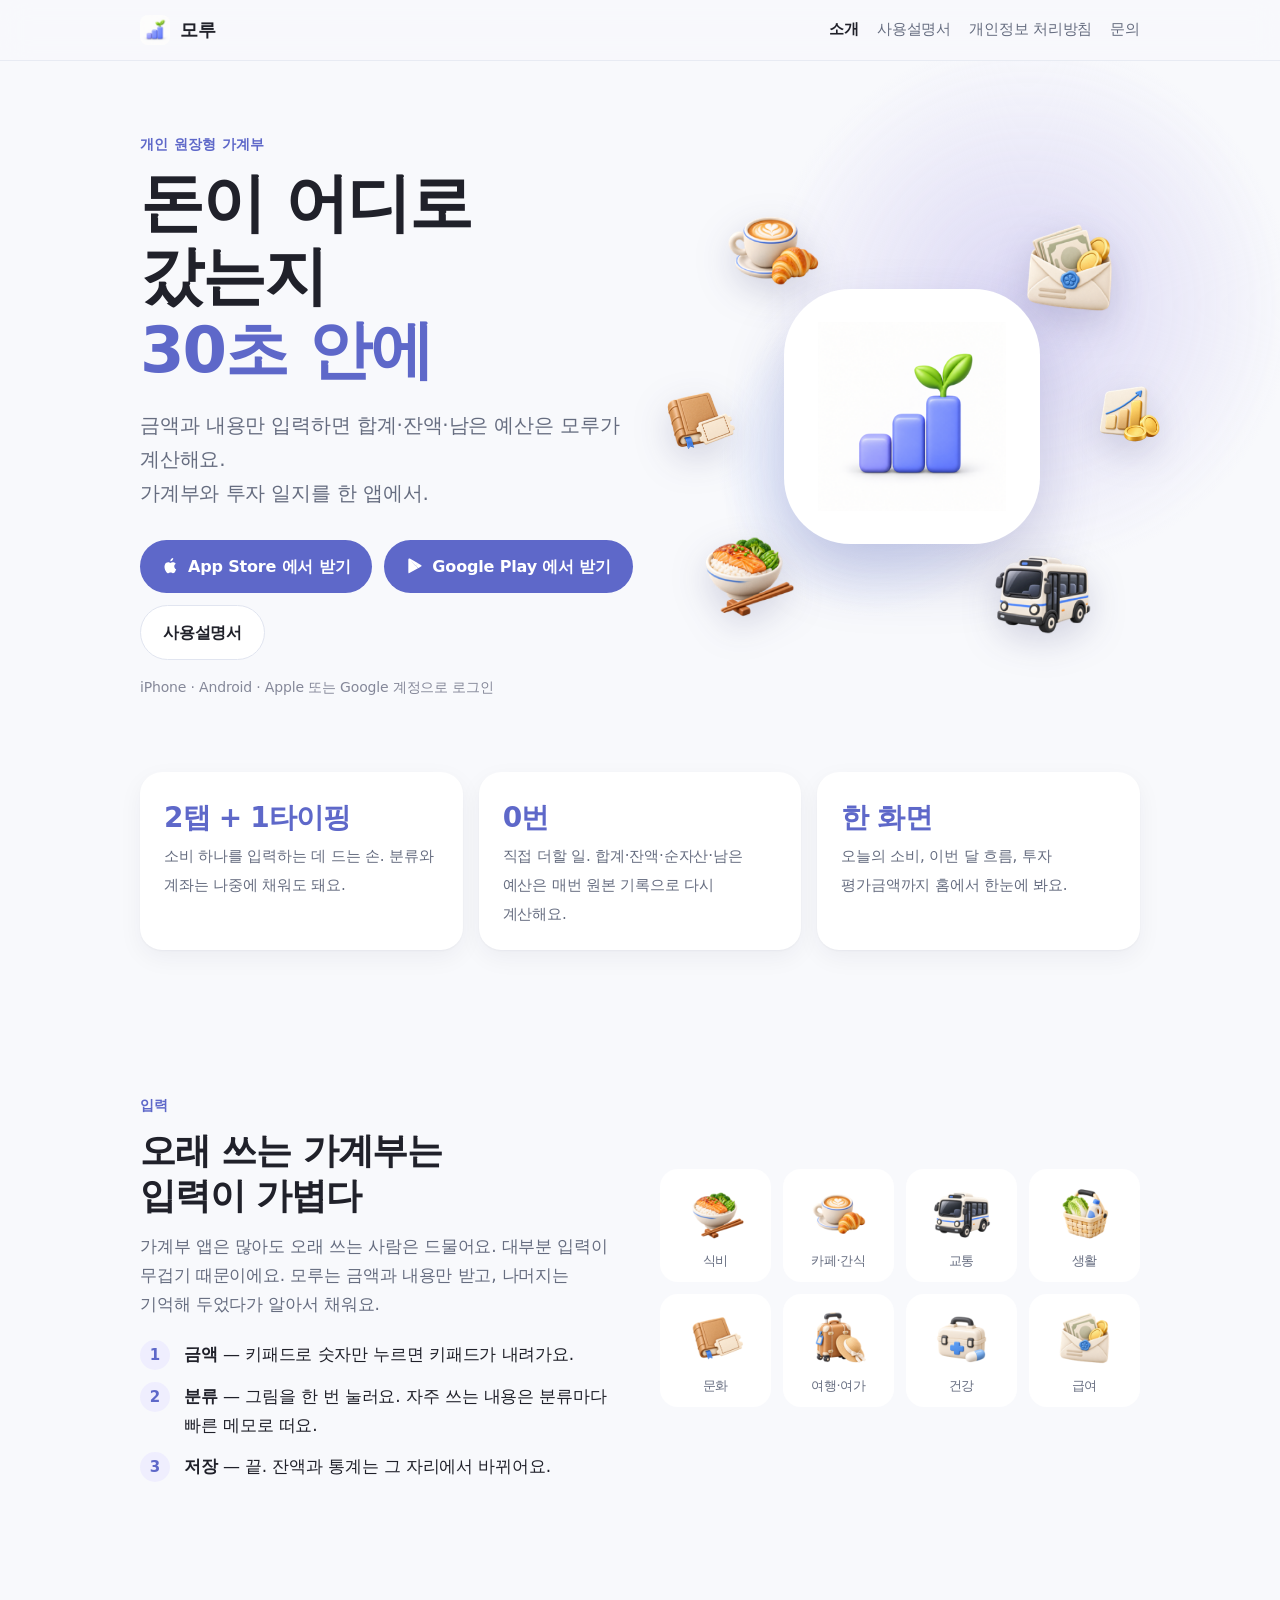
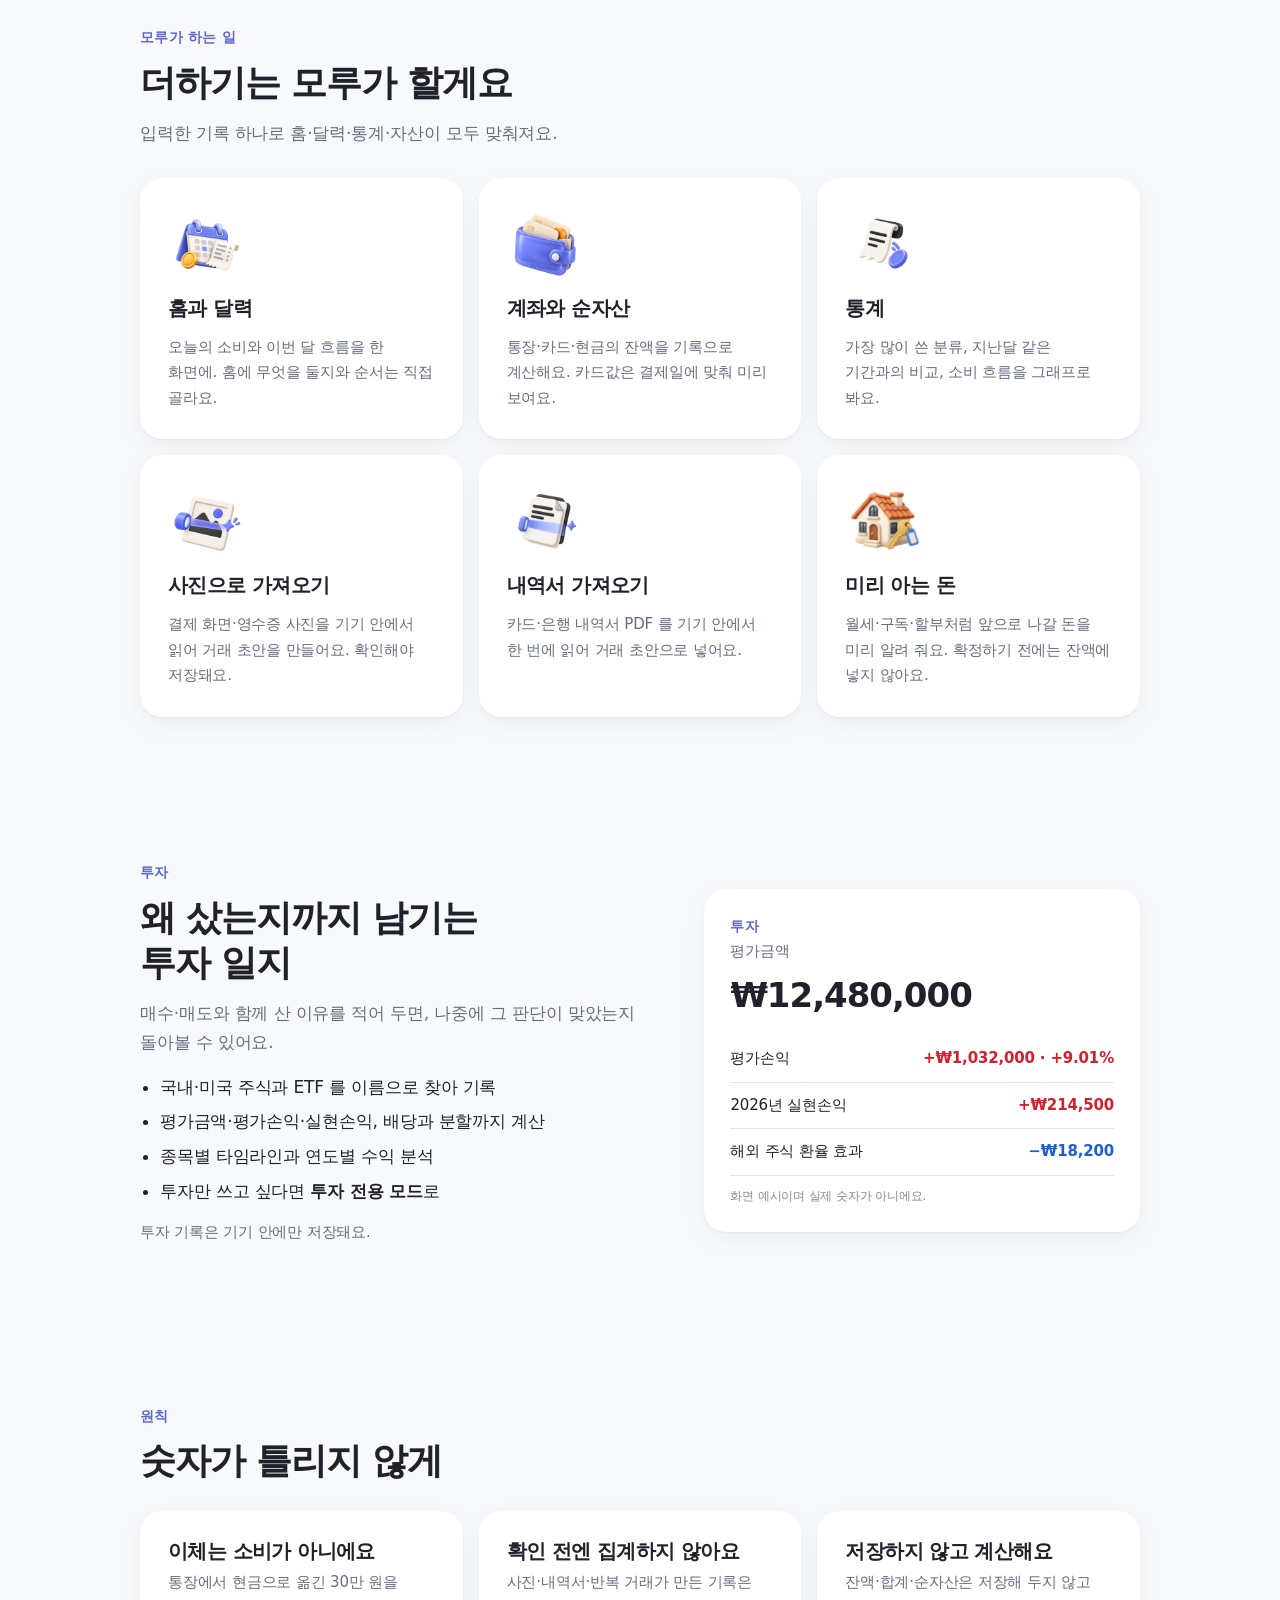
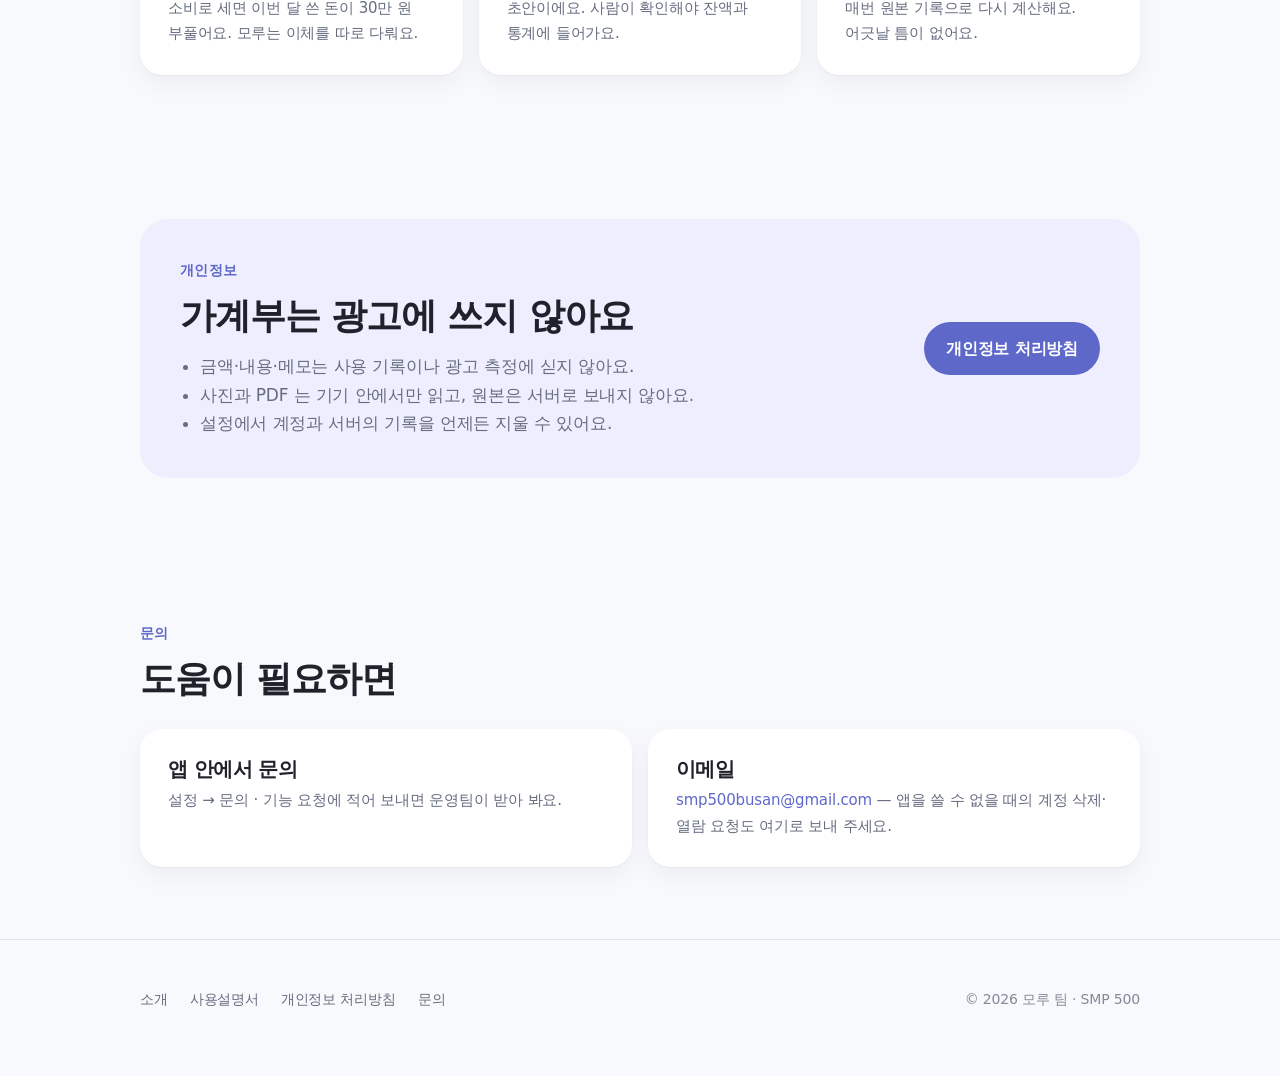
==== commit 66e27baa: "feat(index): 히어로에 Google Play 받기 버튼을 App Store 옆에 넣는다 — Android 1.1.1 게시(2026-10-21) 뒤에도 소개 페이지엔 iOS" ====
--- a/index.html
+++ b/index.html
@@ -120,6 +120,10 @@
           <svg viewBox="0 0 24 24" aria-hidden="true"><path d="M16.37 12.6c.03 2.9 2.54 3.87 2.57 3.88-.02.07-.4 1.38-1.33 2.73-.8 1.17-1.63 2.33-2.94 2.36-1.29.02-1.7-.76-3.17-.76s-1.93.74-3.15.79c-1.26.05-2.22-1.27-3.03-2.43-1.65-2.38-2.9-6.73-1.22-9.66.84-1.45 2.33-2.37 3.95-2.4 1.24-.02 2.4.83 3.16.83.75 0 2.17-1.03 3.66-.88.62.03 2.37.25 3.49 1.9-.09.06-2.08 1.22-2.06 3.63zM13.95 4.4c.66-.81 1.11-1.93.99-3.05-.96.04-2.11.64-2.8 1.44-.61.71-1.15 1.85-1 2.94 1.06.08 2.15-.54 2.81-1.33z"/></svg>
           App Store 에서 받기
         </a>
+        <a class="btn" href="https://play.google.com/store/apps/details?id=app.didim.ledger">
+          <svg viewBox="0 0 24 24" aria-hidden="true"><path d="M3.6 2.2c-.3.3-.5.8-.5 1.4v16.8c0 .6.2 1.1.5 1.4l.1.1 9.4-9.4v-.2L3.7 2.1l-.1.1zm12.6 12.6-3.1-3.1v-.2l3.1-3.1.1.1 3.7 2.1c1.1.6 1.1 1.6 0 2.2l-3.7 2.1-.1-.1zm-.1.1-3.2-3.2-9.4 9.4c.4.4.9.4 1.6 0l11-6.2zm0-6.6-11-6.2c-.7-.4-1.2-.3-1.6 0l9.4 9.4 3.2-3.2z"/></svg>
+          Google Play 에서 받기
+        </a>
         <a class="btn ghost" href="manual.html">사용설명서</a>
       </div>
       <p class="platform">iPhone · Android · Apple 또는 Google 계정으로 로그인</p>
